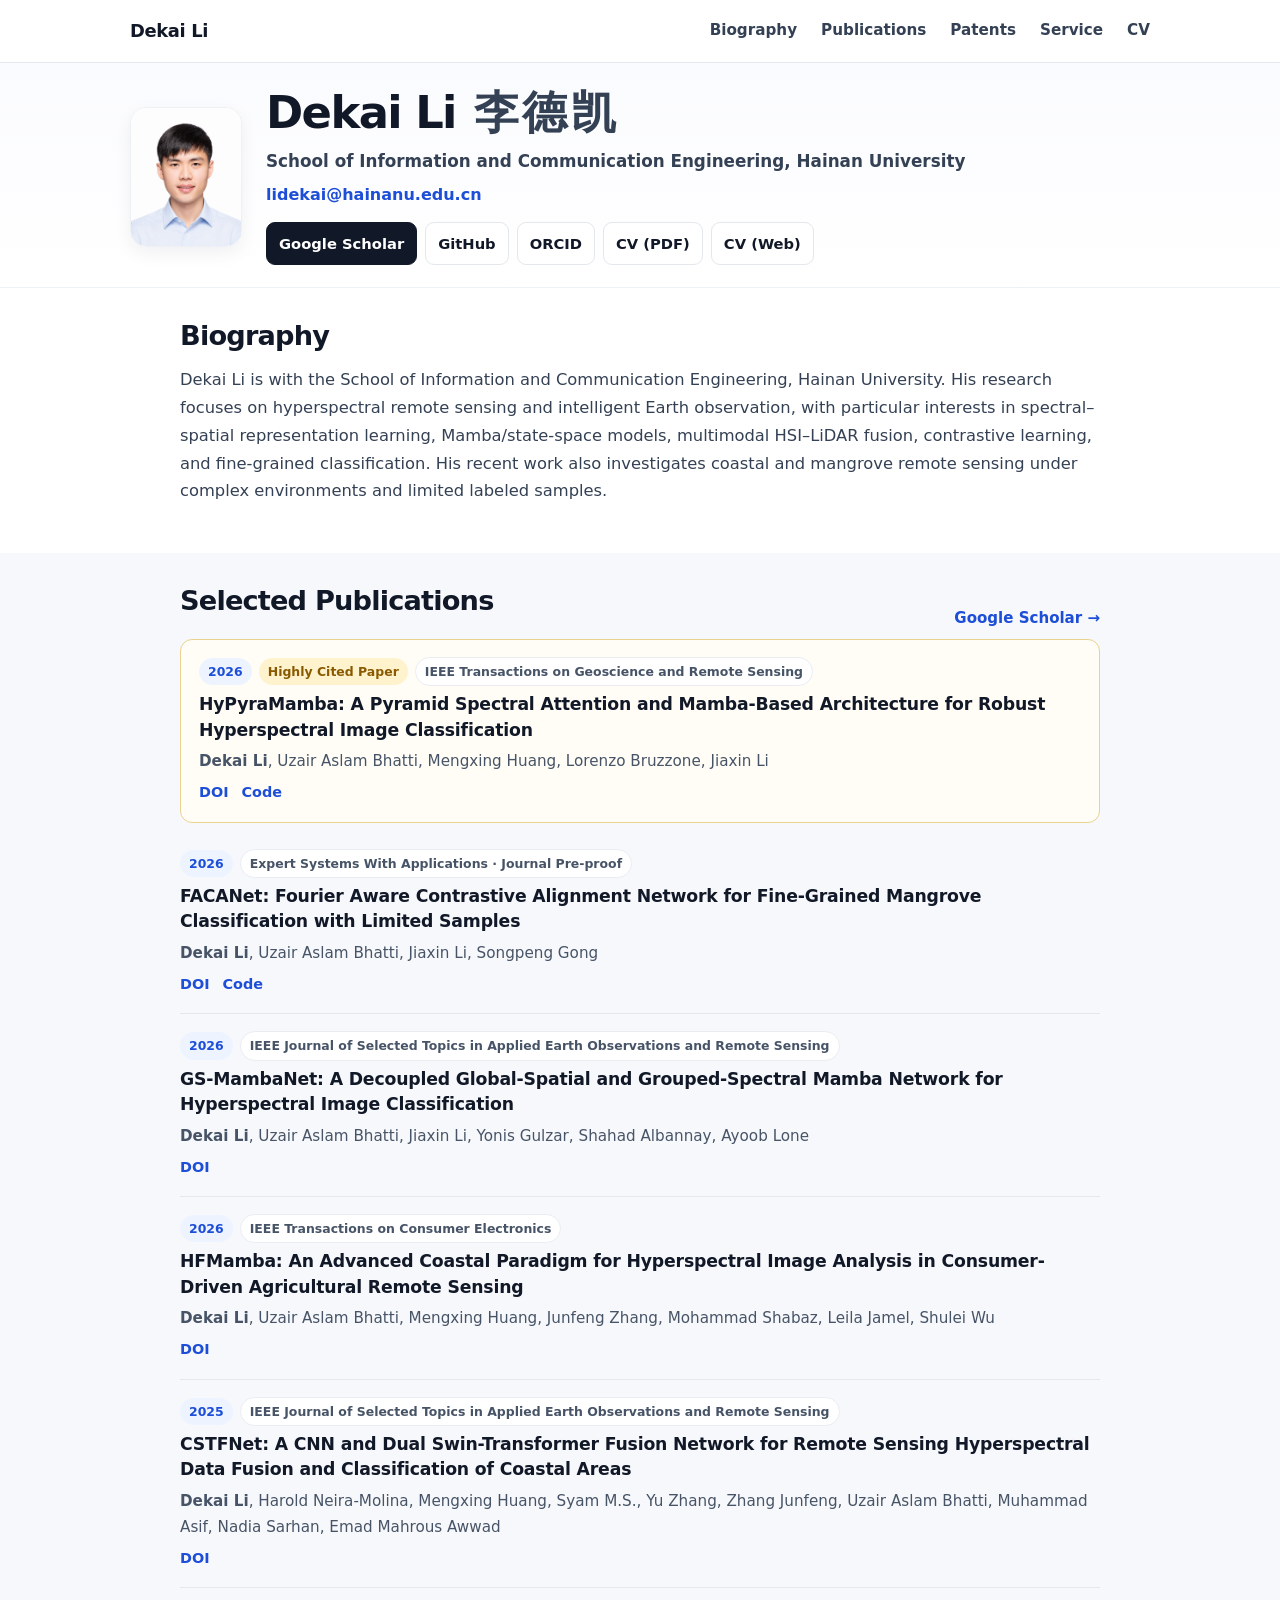
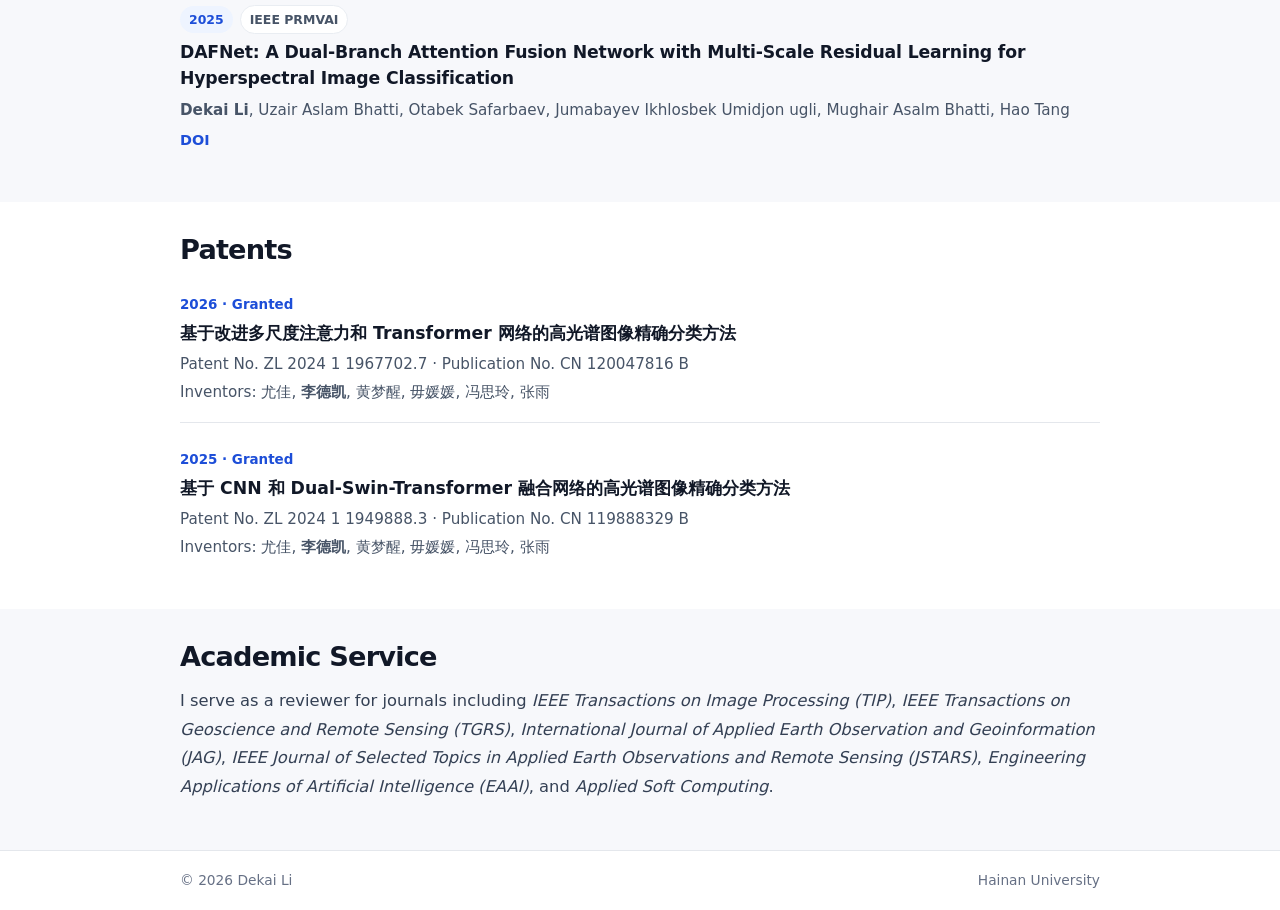
==== index.html @ b3110ec0 "Add files via upload" ====
<!doctype html>
<html lang="en">
<head>
  <meta charset="utf-8" />
  <meta name="viewport" content="width=device-width, initial-scale=1" />
  <meta name="description" content="Academic homepage of Dekai Li, Hainan University." />
  <title>Dekai Li | Academic Homepage</title>
  <link rel="stylesheet" href="styles-namefix.css?v=2" />
</head>
<body>
<header class="site-header">
  <div class="container nav-wrap">
    <a class="brand" href="#top">Dekai Li</a>
    <button class="nav-toggle" aria-label="Toggle navigation" aria-expanded="false">☰</button>
    <nav class="nav">
      <a href="#biography">Biography</a>
      <a href="#publications">Publications</a>
      <a href="#patents">Patents</a>
      <a href="#service">Service</a>
      <a href="cv.html">CV</a>
    </nav>
  </div>
</header>

<main id="top">
  <section class="hero">
    <div class="container hero-grid">
      <img class="portrait" src="assets/profile.png" alt="Portrait of Dekai Li" />
      <div class="hero-copy">
        <h1 class="name-row"><span class="name-en">Dekai Li</span><span class="name-cn">李德凯</span></h1>
        <p class="affiliation">School of Information and Communication Engineering, Hainan University</p>
        <p class="email"><a href="mailto:lidekai@hainanu.edu.cn">lidekai@hainanu.edu.cn</a></p>
        <div class="hero-actions">
          <a class="button primary" href="https://scholar.google.com/citations?hl=zh-CN&amp;user=58hSyu0AAAAJ&amp;view_op=list_works&amp;sortby=pubdate" target="_blank" rel="noreferrer">Google Scholar</a>
          <a class="button" href="https://github.com/dekai-li" target="_blank" rel="noreferrer">GitHub</a>
          <a class="button" href="https://orcid.org/0000-0003-3126-9339" target="_blank" rel="noreferrer">ORCID</a>
          <a class="button" href="assets/Dekai_Li_CV.pdf" target="_blank">CV (PDF)</a>
          <a class="button" href="cv.html">CV (Web)</a>
        </div>
      </div>
    </div>
  </section>

  <section id="biography" class="section">
    <div class="container content-width">
      <h2>Biography</h2>
      <p>
        Dekai Li is with the School of Information and Communication Engineering, Hainan University.
        His research focuses on hyperspectral remote sensing and intelligent Earth observation,
        with particular interests in spectral–spatial representation learning, Mamba/state-space models,
        multimodal HSI–LiDAR fusion, contrastive learning, and fine-grained classification.
        His recent work also investigates coastal and mangrove remote sensing under complex environments
        and limited labeled samples.
      </p>
    </div>
  </section>

  <section id="publications" class="section soft">
    <div class="container content-width">
      <div class="section-head">
        <h2>Selected Publications</h2>
        <a href="https://scholar.google.com/citations?hl=zh-CN&amp;user=58hSyu0AAAAJ&amp;view_op=list_works&amp;sortby=pubdate" target="_blank" rel="noreferrer">Google Scholar →</a>
      </div>

      <ol class="pub-list">
        <li class="pub-item highlighted">
          <div class="pub-topline">
            <span class="year">2026</span>
            <span class="badge">Highly Cited Paper</span>
            <span class="venue">IEEE Transactions on Geoscience and Remote Sensing</span>
          </div>
          <h3>HyPyraMamba: A Pyramid Spectral Attention and Mamba-Based Architecture for Robust Hyperspectral Image Classification</h3>
          <p class="authors"><strong>Dekai Li</strong>, Uzair Aslam Bhatti, Mengxing Huang, Lorenzo Bruzzone, Jiaxin Li</p>
          <p class="links"><a href="https://doi.org/10.1109/TGRS.2025.3650350" target="_blank" rel="noreferrer">DOI</a><a href="https://github.com/dekai-li/HyPyraMamba" target="_blank" rel="noreferrer">Code</a></p>
        </li>

        <li class="pub-item">
          <div class="pub-topline"><span class="year">2026</span><span class="venue">Expert Systems With Applications · Journal Pre-proof</span></div>
          <h3>FACANet: Fourier Aware Contrastive Alignment Network for Fine-Grained Mangrove Classification with Limited Samples</h3>
          <p class="authors"><strong>Dekai Li</strong>, Uzair Aslam Bhatti, Jiaxin Li, Songpeng Gong</p>
          <p class="links"><a href="https://doi.org/10.1016/j.eswa.2026.134187" target="_blank" rel="noreferrer">DOI</a><a href="https://github.com/dekai-li/FACANet" target="_blank" rel="noreferrer">Code</a></p>
        </li>

        <li class="pub-item">
          <div class="pub-topline"><span class="year">2026</span><span class="venue">IEEE Journal of Selected Topics in Applied Earth Observations and Remote Sensing</span></div>
          <h3>GS-MambaNet: A Decoupled Global-Spatial and Grouped-Spectral Mamba Network for Hyperspectral Image Classification</h3>
          <p class="authors"><strong>Dekai Li</strong>, Uzair Aslam Bhatti, Jiaxin Li, Yonis Gulzar, Shahad Albannay, Ayoob Lone</p>
          <p class="links"><a href="https://doi.org/10.1109/JSTARS.2026.3702378" target="_blank" rel="noreferrer">DOI</a></p>
        </li>

        <li class="pub-item">
          <div class="pub-topline"><span class="year">2026</span><span class="venue">IEEE Transactions on Consumer Electronics</span></div>
          <h3>HFMamba: An Advanced Coastal Paradigm for Hyperspectral Image Analysis in Consumer-Driven Agricultural Remote Sensing</h3>
          <p class="authors"><strong>Dekai Li</strong>, Uzair Aslam Bhatti, Mengxing Huang, Junfeng Zhang, Mohammad Shabaz, Leila Jamel, Shulei Wu</p>
          <p class="links"><a href="https://doi.org/10.1109/TCE.2025.3645064" target="_blank" rel="noreferrer">DOI</a></p>
        </li>

        <li class="pub-item">
          <div class="pub-topline"><span class="year">2025</span><span class="venue">IEEE Journal of Selected Topics in Applied Earth Observations and Remote Sensing</span></div>
          <h3>CSTFNet: A CNN and Dual Swin-Transformer Fusion Network for Remote Sensing Hyperspectral Data Fusion and Classification of Coastal Areas</h3>
          <p class="authors"><strong>Dekai Li</strong>, Harold Neira-Molina, Mengxing Huang, Syam M.S., Yu Zhang, Zhang Junfeng, Uzair Aslam Bhatti, Muhammad Asif, Nadia Sarhan, Emad Mahrous Awwad</p>
          <p class="links"><a href="https://doi.org/10.1109/JSTARS.2025.3530935" target="_blank" rel="noreferrer">DOI</a></p>
        </li>

        <li class="pub-item">
          <div class="pub-topline"><span class="year">2025</span><span class="venue">IEEE PRMVAI</span></div>
          <h3>DAFNet: A Dual-Branch Attention Fusion Network with Multi-Scale Residual Learning for Hyperspectral Image Classification</h3>
          <p class="authors"><strong>Dekai Li</strong>, Uzair Aslam Bhatti, Otabek Safarbaev, Jumabayev Ikhlosbek Umidjon ugli, Mughair Asalm Bhatti, Hao Tang</p>
          <p class="links"><a href="https://doi.org/10.1109/PRMVAI65741.2025.11108624" target="_blank" rel="noreferrer">DOI</a></p>
        </li>
      </ol>
    </div>
  </section>

  <section id="patents" class="section">
    <div class="container content-width">
      <h2>Patents</h2>
      <div class="patent-list">
        <article>
          <p class="patent-year">2026 · Granted</p>
          <h3>基于改进多尺度注意力和 Transformer 网络的高光谱图像精确分类方法</h3>
          <p>Patent No. ZL 2024 1 1967702.7 · Publication No. CN 120047816 B</p>
          <p>Inventors: 尤佳, <strong>李德凯</strong>, 黄梦醒, 毋媛媛, 冯思玲, 张雨</p>
        </article>
        <article>
          <p class="patent-year">2025 · Granted</p>
          <h3>基于 CNN 和 Dual-Swin-Transformer 融合网络的高光谱图像精确分类方法</h3>
          <p>Patent No. ZL 2024 1 1949888.3 · Publication No. CN 119888329 B</p>
          <p>Inventors: 尤佳, <strong>李德凯</strong>, 黄梦醒, 毋媛媛, 冯思玲, 张雨</p>
        </article>
      </div>
    </div>
  </section>

  <section id="service" class="section soft">
    <div class="container content-width">
      <h2>Academic Service</h2>
      <p>
        I serve as a reviewer for journals including <em>IEEE Transactions on Image Processing (TIP)</em>,
        <em>IEEE Transactions on Geoscience and Remote Sensing (TGRS)</em>,
        <em>International Journal of Applied Earth Observation and Geoinformation (JAG)</em>,
        <em>IEEE Journal of Selected Topics in Applied Earth Observations and Remote Sensing (JSTARS)</em>,
        <em>Engineering Applications of Artificial Intelligence (EAAI)</em>, and
        <em>Applied Soft Computing</em>.
      </p>
    </div>
  </section>
</main>

<footer>
  <div class="container content-width footer-row">
    <span>© <span id="year"></span> Dekai Li</span>
    <span>Hainan University</span>
  </div>
</footer>

<script src="script.js"></script>
</body>
</html>
---- styles-namefix.css ----
:root{
  --bg:#ffffff;
  --soft:#f7f8fb;
  --text:#111827;
  --muted:#5f6b7a;
  --line:#e4e7ec;
  --blue:#1d4ed8;
  --blue-soft:#eef4ff;
  --gold:#8a5a00;
  --gold-bg:#fff3cd;
  --max:1020px;
}
*{box-sizing:border-box}
html{scroll-behavior:smooth;font-size:16px}
body{
  margin:0;
  font-family:Inter,ui-sans-serif,system-ui,-apple-system,BlinkMacSystemFont,"Segoe UI","PingFang SC","Microsoft YaHei",Arial,sans-serif;
  font-size:16px;
  color:var(--text);
  background:var(--bg);
  line-height:1.7;
  -webkit-font-smoothing:antialiased;
}
a{color:inherit}
.container{width:min(calc(100% - 40px),var(--max));margin:0 auto}
.content-width{max-width:920px}

/* Top navigation */
.site-header{
  position:sticky;
  top:0;
  z-index:50;
  background:rgba(255,255,255,.96);
  border-bottom:1px solid var(--line);
  backdrop-filter:blur(10px);
}
.nav-wrap{
  height:62px;
  display:flex;
  align-items:center;
  justify-content:space-between;
}
.brand{
  font-size:1.12rem;
  font-weight:850;
  text-decoration:none;
  letter-spacing:-.02em;
}
.nav{display:flex;gap:24px}
.nav a{
  text-decoration:none;
  color:#344054;
  font-size:.95rem;
  font-weight:720;
}
.nav a:hover{color:var(--blue)}
.nav-toggle{display:none;border:0;background:none;font-size:1.35rem}

/* Hero: more compact, smaller portrait, larger readable text */
.hero{
  padding:26px 0 22px;
  border-bottom:1px solid #eef1f5;
  background:linear-gradient(180deg,#fafbfe 0%,#fff 100%);
}
.hero-grid{
  display:grid;
  grid-template-columns:112px 1fr;
  gap:24px;
  align-items:center;
}
.portrait{
  width:112px;
  height:140px;
  object-fit:cover;
  object-position:center 18%;
  border-radius:16px;
  border:1px solid #edf0f4;
  box-shadow:0 6px 18px rgba(16,24,40,.06);
}


/* Name line: English and Chinese intentionally use the same visual size. */
.name-row{
  margin:0 0 11px;
  display:flex;
  align-items:baseline;
  flex-wrap:wrap;
  gap:18px;
  line-height:1.05;
  letter-spacing:0;
}
.name-row .name-en,
.name-row .name-cn{
  display:inline-block;
  font-size:clamp(2.35rem, 3.7vw, 2.8rem) !important;
  line-height:1.05;
  font-weight:800;
}
.name-row .name-en{
  color:#111827;
  letter-spacing:-.035em;
}
.name-row .name-cn{
  color:#344054;
  letter-spacing:.08em;
  margin:0 !important;
  white-space:nowrap;
}

.affiliation{
  margin:0 0 5px;
  font-size:1.05rem;
  font-weight:760;
  color:#344054;
}
.email{margin:0 0 14px;font-size:1rem}
.email a{
  color:var(--blue);
  font-weight:760;
  text-decoration:none;
}
.hero-actions{
  display:flex;
  flex-wrap:wrap;
  gap:8px;
}
.button{
  padding:8px 12px;
  border:1px solid var(--line);
  border-radius:9px;
  background:#fff;
  text-decoration:none;
  font-weight:760;
  font-size:.92rem;
}
.button.primary{
  background:#111827;
  color:#fff;
  border-color:#111827;
}

/* Sections */
.section{padding:32px 0}
.soft{background:var(--soft)}
h2{
  margin:0 0 14px;
  font-size:1.7rem;
  line-height:1.2;
  letter-spacing:-.03em;
}
.section p{
  margin-top:0;
  font-size:1.02rem;
  color:#344054;
}
.section-head{
  display:flex;
  align-items:end;
  justify-content:space-between;
  gap:20px;
  margin-bottom:4px;
}
.section-head a{
  font-size:.94rem;
  font-weight:760;
  color:var(--blue);
  text-decoration:none;
}

/* Publications */
.pub-list{list-style:none;margin:0;padding:0}
.pub-item{
  padding:17px 0;
  border-bottom:1px solid var(--line);
}
.pub-item:last-child{border-bottom:0}
.pub-item.highlighted{
  margin:7px 0 9px;
  padding:17px 18px;
  border:1px solid #e9d391;
  border-radius:12px;
  background:#fffdf6;
}
.pub-topline{
  display:flex;
  flex-wrap:wrap;
  gap:7px;
  align-items:center;
  margin-bottom:6px;
}
.year,.venue,.badge{
  display:inline-flex;
  align-items:center;
  border-radius:999px;
  padding:3px 9px;
  font-size:.78rem;
  font-weight:850;
}
.year{background:var(--blue-soft);color:var(--blue)}
.venue{background:#fff;color:#475467;border:1px solid #e9edf2}
.badge{background:var(--gold-bg);color:var(--gold)}
.pub-item h3{
  margin:0 0 6px;
  font-size:1.08rem;
  line-height:1.48;
  letter-spacing:-.01em;
}
.authors{
  margin:0 0 5px!important;
  color:#475467!important;
  font-size:.95rem!important;
}
.links{
  margin:0!important;
  display:flex;
  gap:13px;
}
.links a{
  color:var(--blue);
  font-weight:760;
  text-decoration:none;
  font-size:.9rem;
}

/* Patents */
.patent-list{display:grid;gap:12px}
.patent-list article{
  padding:14px 0;
  border-bottom:1px solid var(--line);
}
.patent-list article:last-child{border-bottom:0}
.patent-year{
  margin:0 0 4px!important;
  font-size:.84rem!important;
  font-weight:800;
  color:var(--blue)!important;
}
.patent-list h3{
  margin:0 0 6px;
  font-size:1.08rem;
  line-height:1.45;
}
.patent-list p{
  margin:2px 0;
  color:#475467;
  font-size:.95rem;
}

/* Academic service */
#service p{
  font-size:1.02rem;
  line-height:1.75;
}

/* Footer */
footer{
  border-top:1px solid var(--line);
  padding:18px 0;
  color:#667085;
  font-size:.86rem;
}
.footer-row{
  display:flex;
  justify-content:space-between;
  gap:14px;
  flex-wrap:wrap;
}

@media(max-width:720px){
  .nav-toggle{display:block}
  .nav{
    display:none;
    position:absolute;
    left:16px;right:16px;top:56px;
    background:#fff;
    border:1px solid var(--line);
    border-radius:10px;
    padding:10px;
    box-shadow:0 10px 24px rgba(16,24,40,.09);
    flex-direction:column;
    gap:0;
  }
  .nav.open{display:flex}
  .nav a{padding:8px;font-size:.96rem}
  .hero-grid{grid-template-columns:92px 1fr;gap:18px}
  .portrait{width:92px;height:116px}
  
  .section{padding:24px 0}
  h2{font-size:1.55rem}
  .pub-item h3{font-size:1.04rem}
}

@media(max-width:720px){
  .name-row{gap:14px}
  .name-row .name-en,
  .name-row .name-cn{font-size:2.15rem !important}
}
@media(max-width:520px){
  .name-row{gap:10px}
  .name-row .name-en,
  .name-row .name-cn{font-size:1.95rem !important}
}
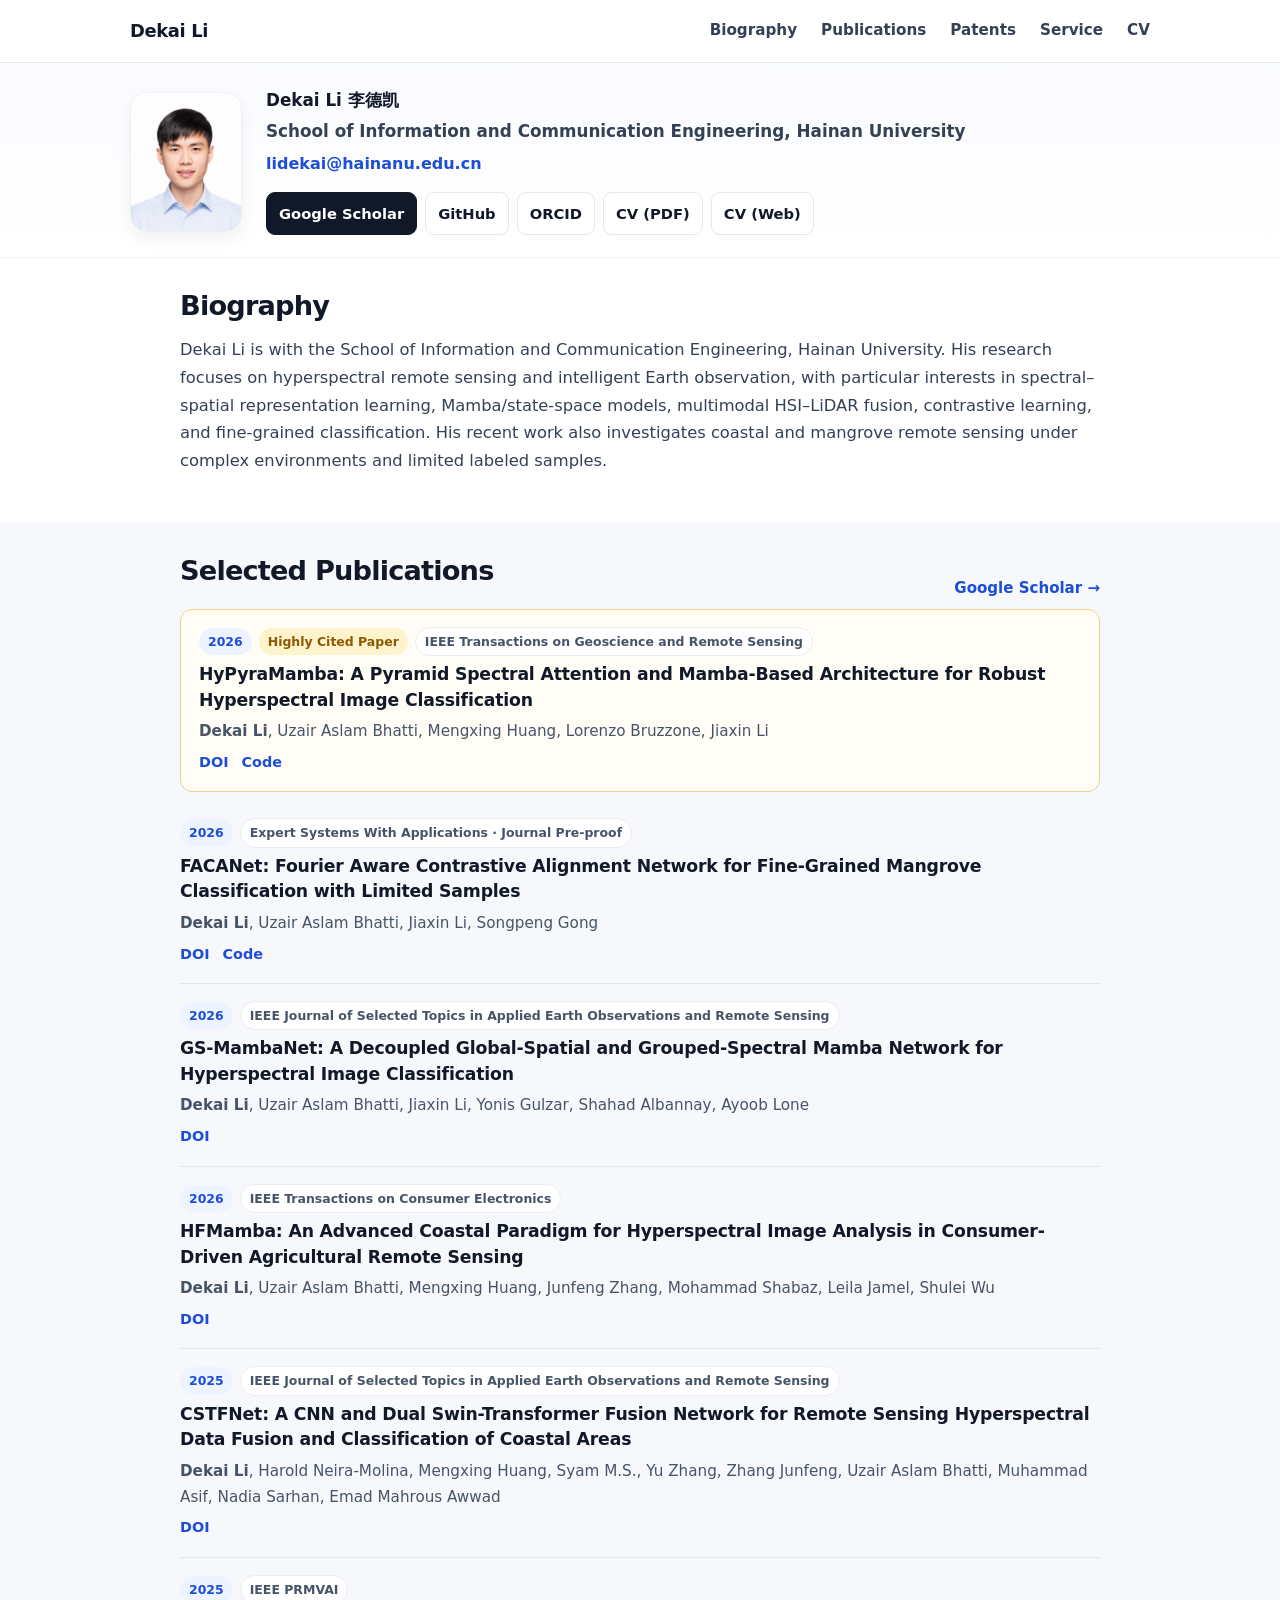
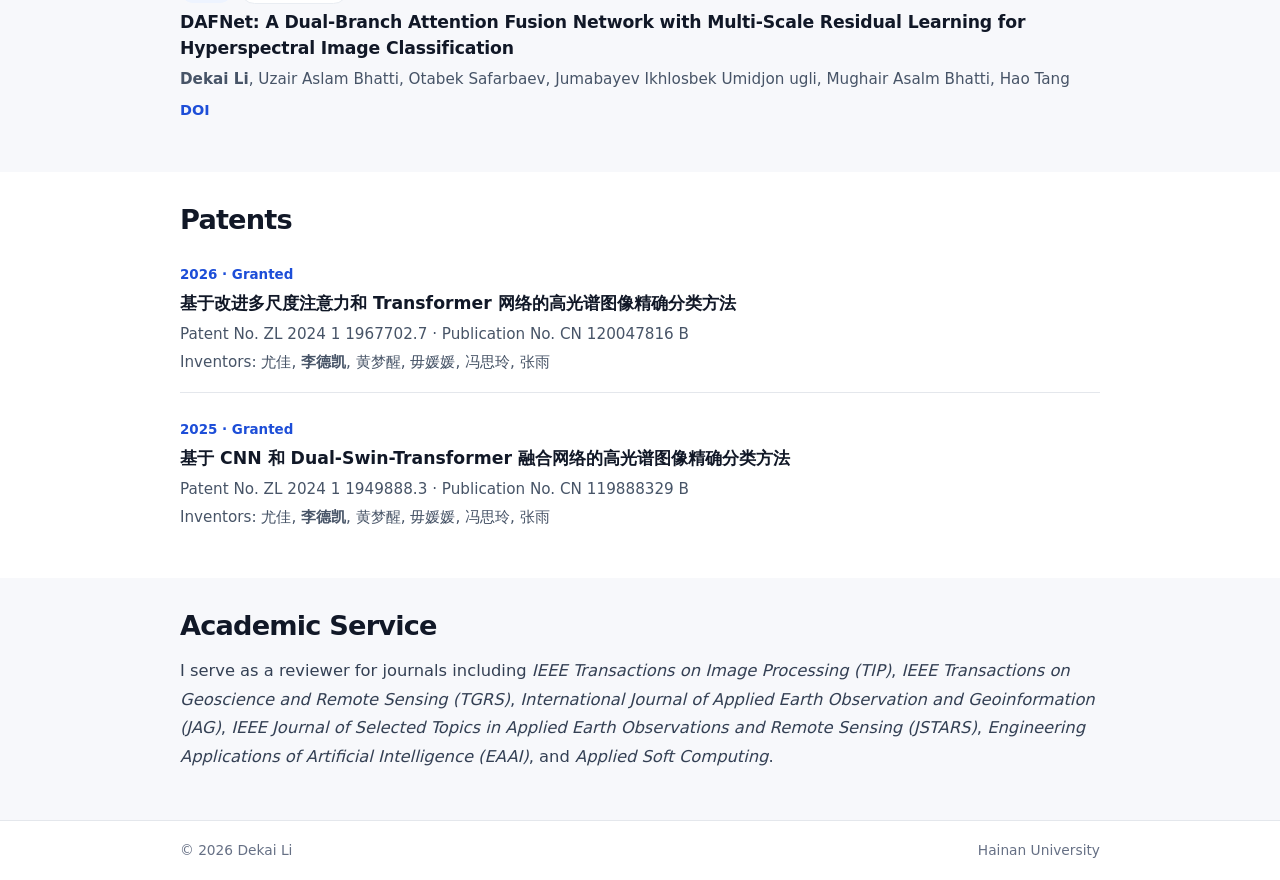
==== commit cfaac1e7: "Add files via upload" ====
--- a/index.html
+++ b/index.html
@@ -5,7 +5,7 @@
   <meta name="viewport" content="width=device-width, initial-scale=1" />
   <meta name="description" content="Academic homepage of Dekai Li, Hainan University." />
   <title>Dekai Li | Academic Homepage</title>
-  <link rel="stylesheet" href="styles-namefix.css?v=2" />
+  <link rel="stylesheet" href="styles-namefix.css?v=3" />
 </head>
 <body>
 <header class="site-header">
@@ -27,8 +27,14 @@
     <div class="container hero-grid">
       <img class="portrait" src="assets/profile.png" alt="Portrait of Dekai Li" />
       <div class="hero-copy">
-        <h1 class="name-row"><span class="name-en">Dekai Li</span><span class="name-cn">李德凯</span></h1>
-        <p class="affiliation">School of Information and Communication Engineering, Hainan University</p>
+        <div class="identity-block">
+        <div style="font-size:1.05rem !important; line-height:1.35 !important; font-weight:800 !important; color:#111827 !important; margin:0 0 8px 0 !important; letter-spacing:0 !important;">
+          Dekai Li 李德凯
+        </div>
+        <div style="font-size:1.05rem !important; line-height:1.35 !important; font-weight:760 !important; color:#344054 !important; margin:0 0 8px 0 !important; letter-spacing:0 !important;">
+          School of Information and Communication Engineering, Hainan University
+        </div>
+      </div>
         <p class="email"><a href="mailto:lidekai@hainanu.edu.cn">lidekai@hainanu.edu.cn</a></p>
         <div class="hero-actions">
           <a class="button primary" href="https://scholar.google.com/citations?hl=zh-CN&amp;user=58hSyu0AAAAJ&amp;view_op=list_works&amp;sortby=pubdate" target="_blank" rel="noreferrer">Google Scholar</a>
--- a/styles-namefix.css
+++ b/styles-namefix.css
@@ -82,35 +82,36 @@
 
 /* Name line: English and Chinese intentionally use the same visual size. */
 .name-row{
-  margin:0 0 11px;
+  margin:0 0 8px;
   display:flex;
   align-items:baseline;
   flex-wrap:wrap;
-  gap:18px;
-  line-height:1.05;
+  gap:10px;
+  line-height:1.35;
   letter-spacing:0;
 }
 .name-row .name-en,
 .name-row .name-cn{
   display:inline-block;
-  font-size:clamp(2.35rem, 3.7vw, 2.8rem) !important;
-  line-height:1.05;
+  font-size:1.05rem !important;
+  line-height:1.35;
   font-weight:800;
 }
 .name-row .name-en{
   color:#111827;
-  letter-spacing:-.035em;
+  letter-spacing:0;
 }
 .name-row .name-cn{
-  color:#344054;
-  letter-spacing:.08em;
+  color:#111827;
+  letter-spacing:.04em;
   margin:0 !important;
   white-space:nowrap;
 }
 
 .affiliation{
-  margin:0 0 5px;
+  margin:0 0 8px;
   font-size:1.05rem;
+  line-height:1.35;
   font-weight:760;
   color:#344054;
 }
@@ -292,12 +293,12 @@
 }
 
 @media(max-width:720px){
-  .name-row{gap:14px}
+  .name-row{gap:8px}
   .name-row .name-en,
-  .name-row .name-cn{font-size:2.15rem !important}
+  .name-row .name-cn{font-size:1.05rem !important}
 }
 @media(max-width:520px){
-  .name-row{gap:10px}
+  .name-row{gap:7px}
   .name-row .name-en,
-  .name-row .name-cn{font-size:1.95rem !important}
-}
+  .name-row .name-cn{font-size:1.05rem !important}
+}
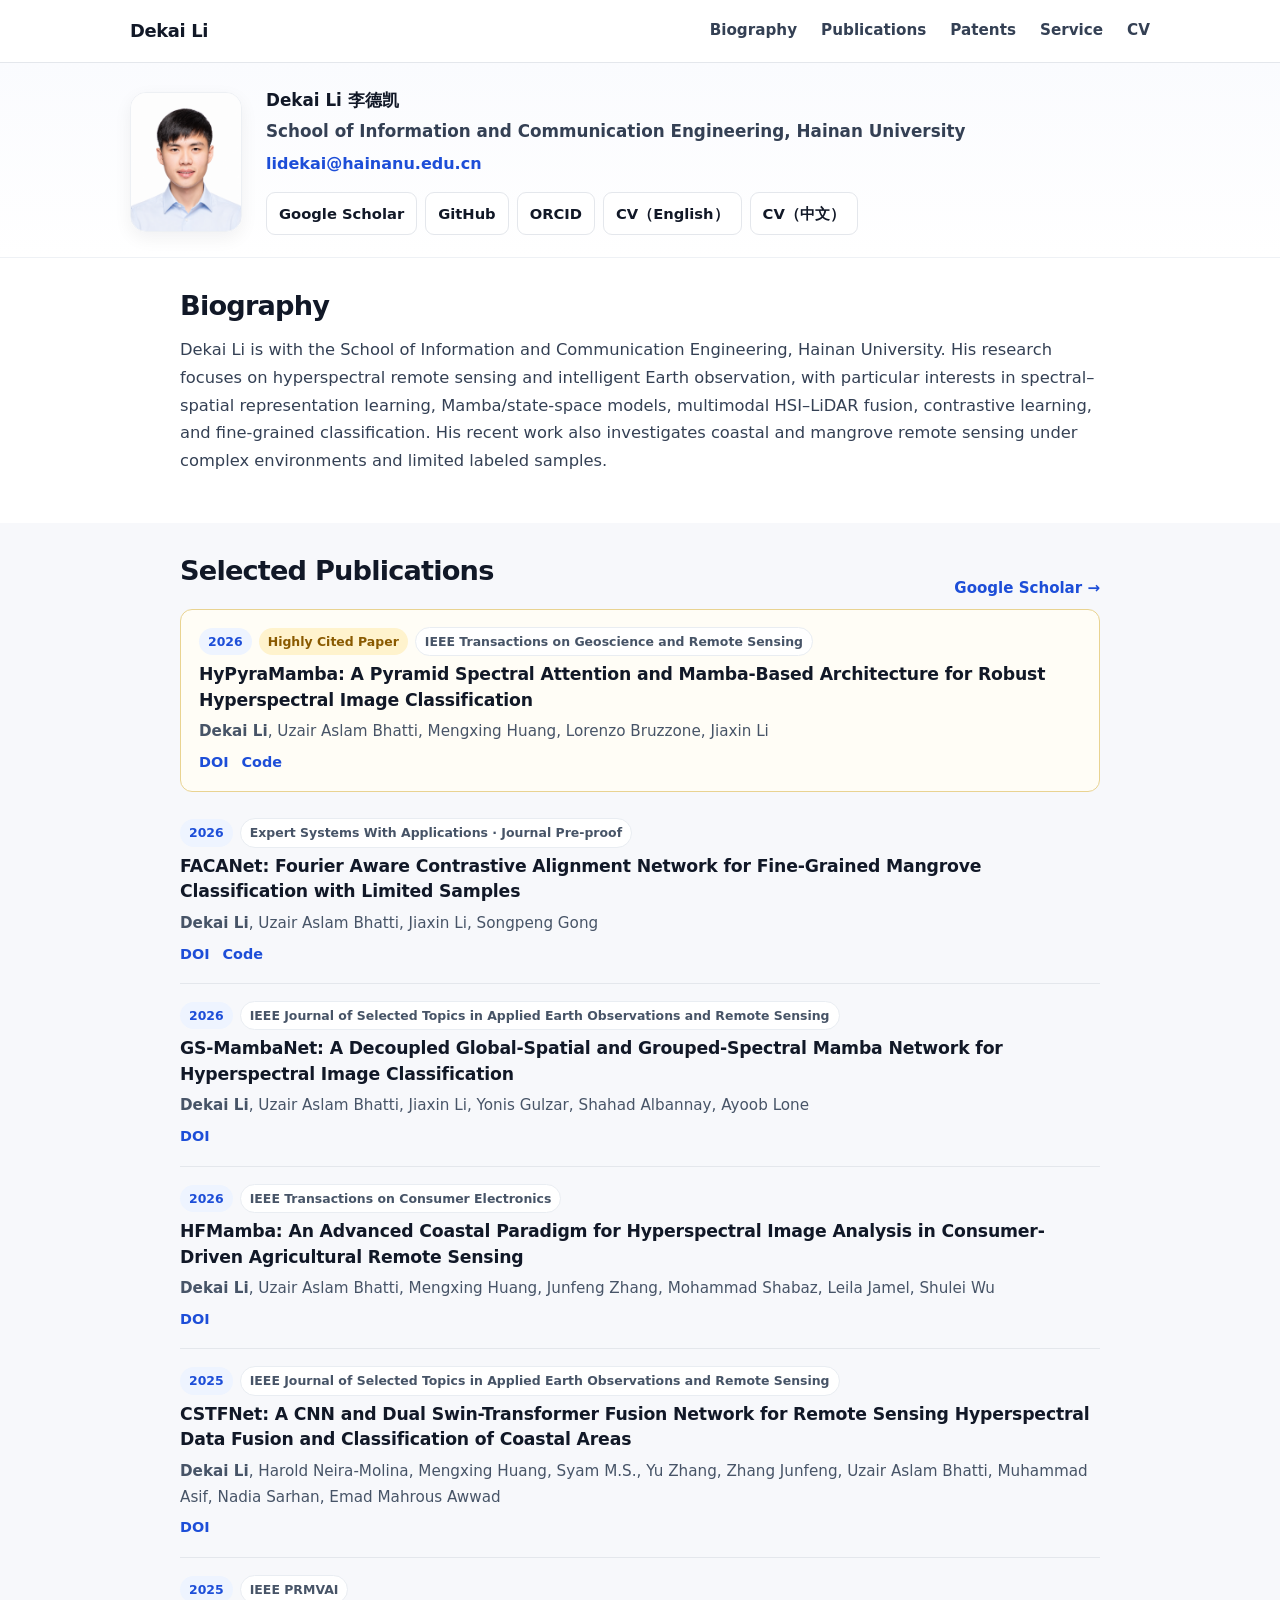
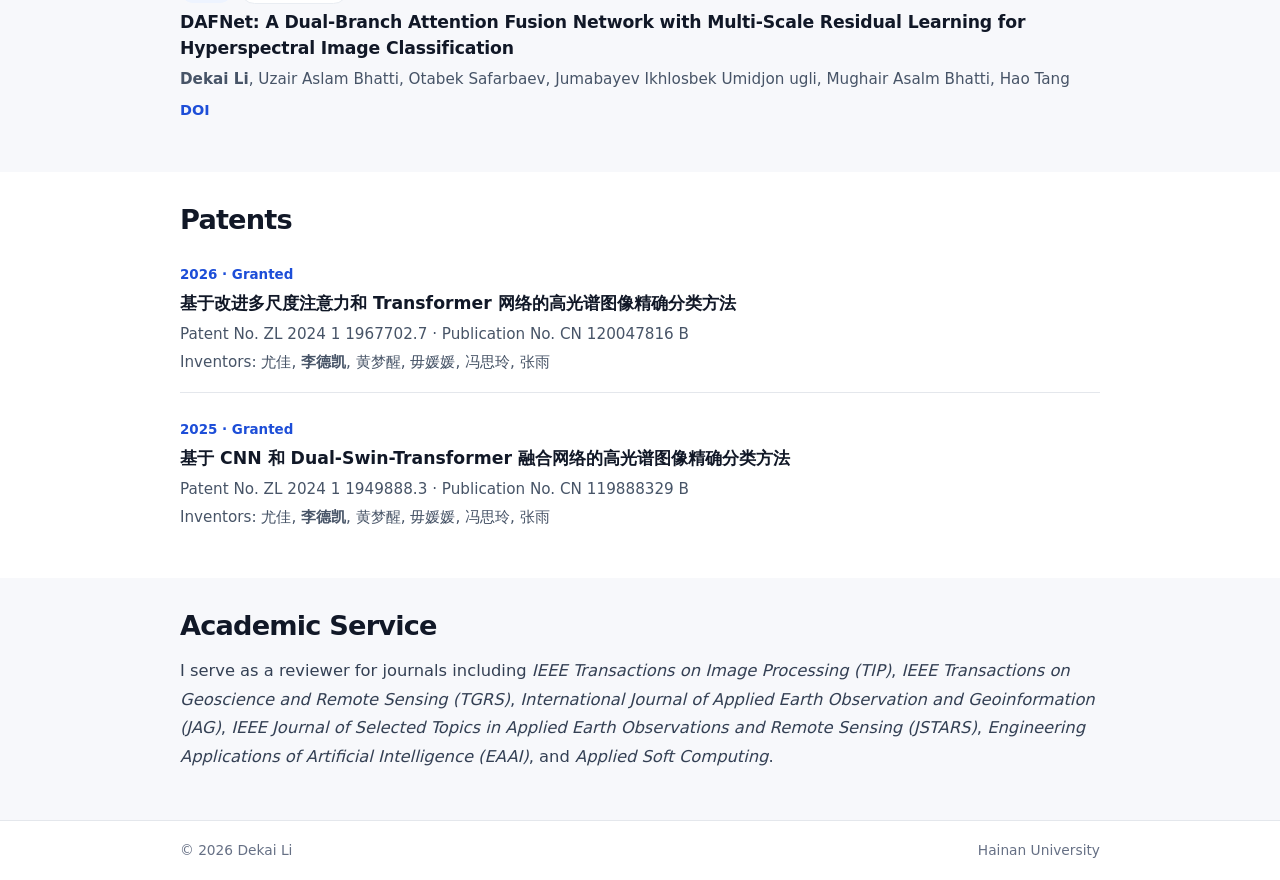
==== commit da291357: "Add files via upload" ====
--- a/index.html
+++ b/index.html
@@ -5,7 +5,7 @@
   <meta name="viewport" content="width=device-width, initial-scale=1" />
   <meta name="description" content="Academic homepage of Dekai Li, Hainan University." />
   <title>Dekai Li | Academic Homepage</title>
-  <link rel="stylesheet" href="styles-namefix.css?v=3" />
+  <link rel="stylesheet" href="styles-namefix.css?v=4" />
 </head>
 <body>
 <header class="site-header">
@@ -37,11 +37,11 @@
       </div>
         <p class="email"><a href="mailto:lidekai@hainanu.edu.cn">lidekai@hainanu.edu.cn</a></p>
         <div class="hero-actions">
-          <a class="button primary" href="https://scholar.google.com/citations?hl=zh-CN&amp;user=58hSyu0AAAAJ&amp;view_op=list_works&amp;sortby=pubdate" target="_blank" rel="noreferrer">Google Scholar</a>
+          <a class="button" href="https://scholar.google.com/citations?hl=zh-CN&amp;user=58hSyu0AAAAJ&amp;view_op=list_works&amp;sortby=pubdate" target="_blank" rel="noreferrer">Google Scholar</a>
           <a class="button" href="https://github.com/dekai-li" target="_blank" rel="noreferrer">GitHub</a>
           <a class="button" href="https://orcid.org/0000-0003-3126-9339" target="_blank" rel="noreferrer">ORCID</a>
-          <a class="button" href="assets/Dekai_Li_CV.pdf" target="_blank">CV (PDF)</a>
-          <a class="button" href="cv.html">CV (Web)</a>
+          <a class="button" href="cv.html">CV（English）</a>
+          <a class="button" href="cv_zh.html">CV（中文）</a>
         </div>
       </div>
     </div>
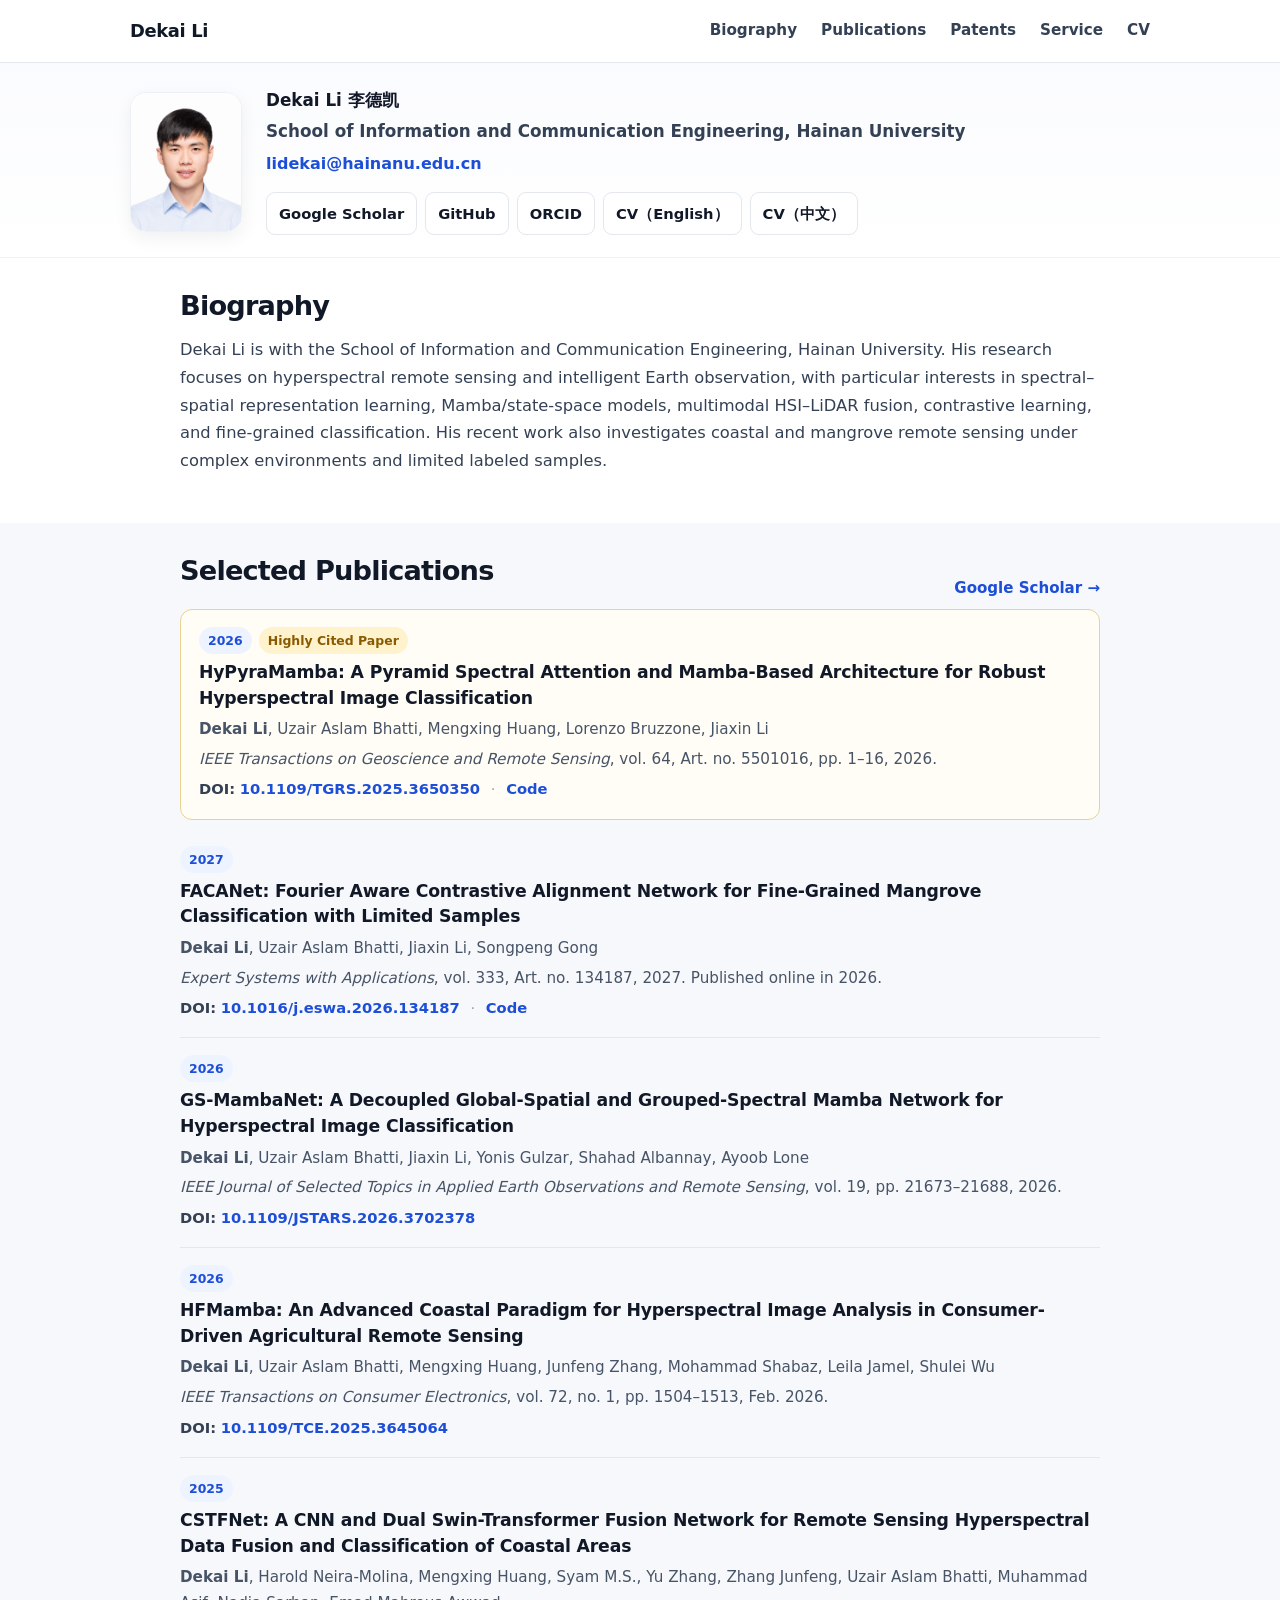
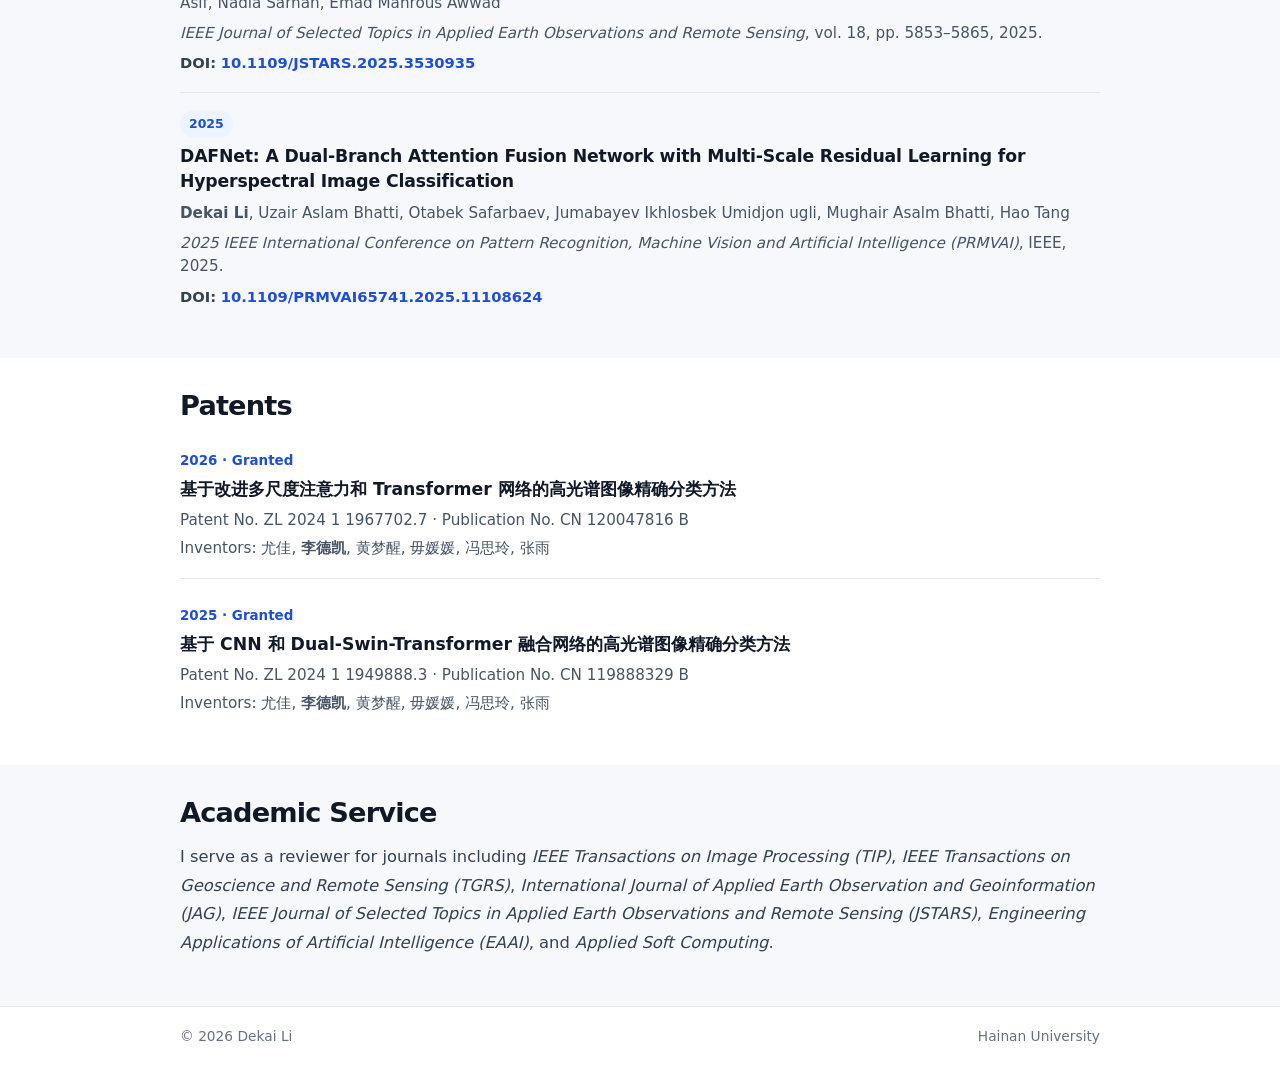
==== commit 6cd1e199: "Add files via upload" ====
--- a/index.html
+++ b/index.html
@@ -5,7 +5,7 @@
   <meta name="viewport" content="width=device-width, initial-scale=1" />
   <meta name="description" content="Academic homepage of Dekai Li, Hainan University." />
   <title>Dekai Li | Academic Homepage</title>
-  <link rel="stylesheet" href="styles-namefix.css?v=4" />
+  <link rel="stylesheet" href="styles-namefix.css?v=5" />
 </head>
 <body>
 <header class="site-header">
@@ -73,46 +73,51 @@
           <div class="pub-topline">
             <span class="year">2026</span>
             <span class="badge">Highly Cited Paper</span>
-            <span class="venue">IEEE Transactions on Geoscience and Remote Sensing</span>
           </div>
           <h3>HyPyraMamba: A Pyramid Spectral Attention and Mamba-Based Architecture for Robust Hyperspectral Image Classification</h3>
           <p class="authors"><strong>Dekai Li</strong>, Uzair Aslam Bhatti, Mengxing Huang, Lorenzo Bruzzone, Jiaxin Li</p>
-          <p class="links"><a href="https://doi.org/10.1109/TGRS.2025.3650350" target="_blank" rel="noreferrer">DOI</a><a href="https://github.com/dekai-li/HyPyraMamba" target="_blank" rel="noreferrer">Code</a></p>
+          <p class="citation-line"><em>IEEE Transactions on Geoscience and Remote Sensing</em>, vol. 64, Art. no. 5501016, pp. 1–16, 2026.</p>
+          <p class="doi-line"><strong>DOI:</strong> <a href="https://doi.org/10.1109/TGRS.2025.3650350" target="_blank" rel="noreferrer">10.1109/TGRS.2025.3650350</a> <span class="sep">·</span> <a href="https://github.com/dekai-li/HyPyraMamba" target="_blank" rel="noreferrer">Code</a></p>
         </li>
 
         <li class="pub-item">
-          <div class="pub-topline"><span class="year">2026</span><span class="venue">Expert Systems With Applications · Journal Pre-proof</span></div>
+          <div class="pub-topline"><span class="year">2027</span></div>
           <h3>FACANet: Fourier Aware Contrastive Alignment Network for Fine-Grained Mangrove Classification with Limited Samples</h3>
           <p class="authors"><strong>Dekai Li</strong>, Uzair Aslam Bhatti, Jiaxin Li, Songpeng Gong</p>
-          <p class="links"><a href="https://doi.org/10.1016/j.eswa.2026.134187" target="_blank" rel="noreferrer">DOI</a><a href="https://github.com/dekai-li/FACANet" target="_blank" rel="noreferrer">Code</a></p>
+          <p class="citation-line"><em>Expert Systems with Applications</em>, vol. 333, Art. no. 134187, 2027. Published online in 2026.</p>
+          <p class="doi-line"><strong>DOI:</strong> <a href="https://doi.org/10.1016/j.eswa.2026.134187" target="_blank" rel="noreferrer">10.1016/j.eswa.2026.134187</a> <span class="sep">·</span> <a href="https://github.com/dekai-li/FACANet" target="_blank" rel="noreferrer">Code</a></p>
         </li>
 
         <li class="pub-item">
-          <div class="pub-topline"><span class="year">2026</span><span class="venue">IEEE Journal of Selected Topics in Applied Earth Observations and Remote Sensing</span></div>
+          <div class="pub-topline"><span class="year">2026</span></div>
           <h3>GS-MambaNet: A Decoupled Global-Spatial and Grouped-Spectral Mamba Network for Hyperspectral Image Classification</h3>
           <p class="authors"><strong>Dekai Li</strong>, Uzair Aslam Bhatti, Jiaxin Li, Yonis Gulzar, Shahad Albannay, Ayoob Lone</p>
-          <p class="links"><a href="https://doi.org/10.1109/JSTARS.2026.3702378" target="_blank" rel="noreferrer">DOI</a></p>
+          <p class="citation-line"><em>IEEE Journal of Selected Topics in Applied Earth Observations and Remote Sensing</em>, vol. 19, pp. 21673–21688, 2026.</p>
+          <p class="doi-line"><strong>DOI:</strong> <a href="https://doi.org/10.1109/JSTARS.2026.3702378" target="_blank" rel="noreferrer">10.1109/JSTARS.2026.3702378</a></p>
         </li>
 
         <li class="pub-item">
-          <div class="pub-topline"><span class="year">2026</span><span class="venue">IEEE Transactions on Consumer Electronics</span></div>
+          <div class="pub-topline"><span class="year">2026</span></div>
           <h3>HFMamba: An Advanced Coastal Paradigm for Hyperspectral Image Analysis in Consumer-Driven Agricultural Remote Sensing</h3>
           <p class="authors"><strong>Dekai Li</strong>, Uzair Aslam Bhatti, Mengxing Huang, Junfeng Zhang, Mohammad Shabaz, Leila Jamel, Shulei Wu</p>
-          <p class="links"><a href="https://doi.org/10.1109/TCE.2025.3645064" target="_blank" rel="noreferrer">DOI</a></p>
+          <p class="citation-line"><em>IEEE Transactions on Consumer Electronics</em>, vol. 72, no. 1, pp. 1504–1513, Feb. 2026.</p>
+          <p class="doi-line"><strong>DOI:</strong> <a href="https://doi.org/10.1109/TCE.2025.3645064" target="_blank" rel="noreferrer">10.1109/TCE.2025.3645064</a></p>
         </li>
 
         <li class="pub-item">
-          <div class="pub-topline"><span class="year">2025</span><span class="venue">IEEE Journal of Selected Topics in Applied Earth Observations and Remote Sensing</span></div>
+          <div class="pub-topline"><span class="year">2025</span></div>
           <h3>CSTFNet: A CNN and Dual Swin-Transformer Fusion Network for Remote Sensing Hyperspectral Data Fusion and Classification of Coastal Areas</h3>
           <p class="authors"><strong>Dekai Li</strong>, Harold Neira-Molina, Mengxing Huang, Syam M.S., Yu Zhang, Zhang Junfeng, Uzair Aslam Bhatti, Muhammad Asif, Nadia Sarhan, Emad Mahrous Awwad</p>
-          <p class="links"><a href="https://doi.org/10.1109/JSTARS.2025.3530935" target="_blank" rel="noreferrer">DOI</a></p>
+          <p class="citation-line"><em>IEEE Journal of Selected Topics in Applied Earth Observations and Remote Sensing</em>, vol. 18, pp. 5853–5865, 2025.</p>
+          <p class="doi-line"><strong>DOI:</strong> <a href="https://doi.org/10.1109/JSTARS.2025.3530935" target="_blank" rel="noreferrer">10.1109/JSTARS.2025.3530935</a></p>
         </li>
 
         <li class="pub-item">
-          <div class="pub-topline"><span class="year">2025</span><span class="venue">IEEE PRMVAI</span></div>
+          <div class="pub-topline"><span class="year">2025</span></div>
           <h3>DAFNet: A Dual-Branch Attention Fusion Network with Multi-Scale Residual Learning for Hyperspectral Image Classification</h3>
           <p class="authors"><strong>Dekai Li</strong>, Uzair Aslam Bhatti, Otabek Safarbaev, Jumabayev Ikhlosbek Umidjon ugli, Mughair Asalm Bhatti, Hao Tang</p>
-          <p class="links"><a href="https://doi.org/10.1109/PRMVAI65741.2025.11108624" target="_blank" rel="noreferrer">DOI</a></p>
+          <p class="citation-line"><em>2025 IEEE International Conference on Pattern Recognition, Machine Vision and Artificial Intelligence (PRMVAI)</em>, IEEE, 2025.</p>
+          <p class="doi-line"><strong>DOI:</strong> <a href="https://doi.org/10.1109/PRMVAI65741.2025.11108624" target="_blank" rel="noreferrer">10.1109/PRMVAI65741.2025.11108624</a></p>
         </li>
       </ol>
     </div>
--- a/styles-namefix.css
+++ b/styles-namefix.css
@@ -302,3 +302,22 @@
   .name-row .name-en,
   .name-row .name-cn{font-size:1.05rem !important}
 }
+
+.citation-line{
+  margin:2px 0 5px !important;
+  color:#475467 !important;
+  font-size:.95rem !important;
+  line-height:1.55;
+}
+.doi-line{
+  margin:0 !important;
+  color:#344054 !important;
+  font-size:.92rem !important;
+}
+.doi-line a{
+  color:var(--blue);
+  font-weight:720;
+  text-decoration:none;
+}
+.doi-line a:hover{text-decoration:underline}
+.sep{color:#98a2b3;margin:0 6px}
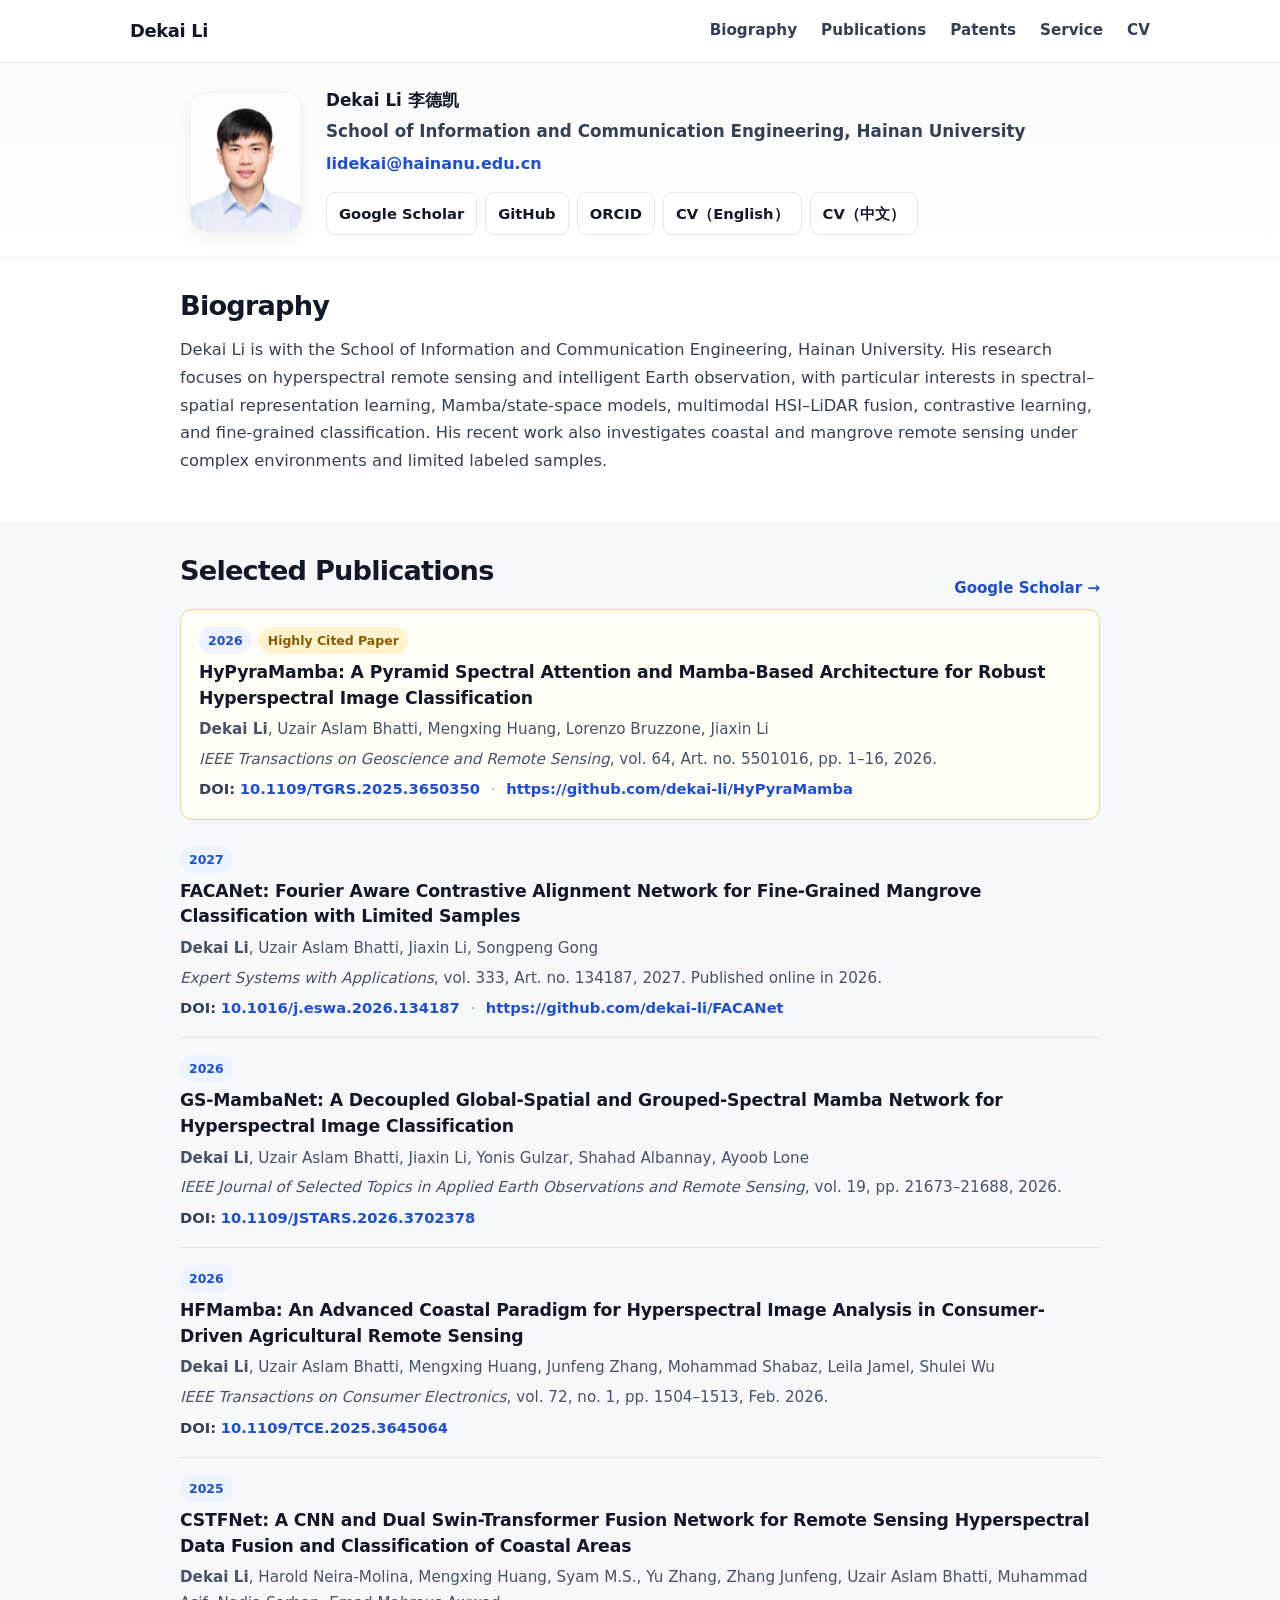
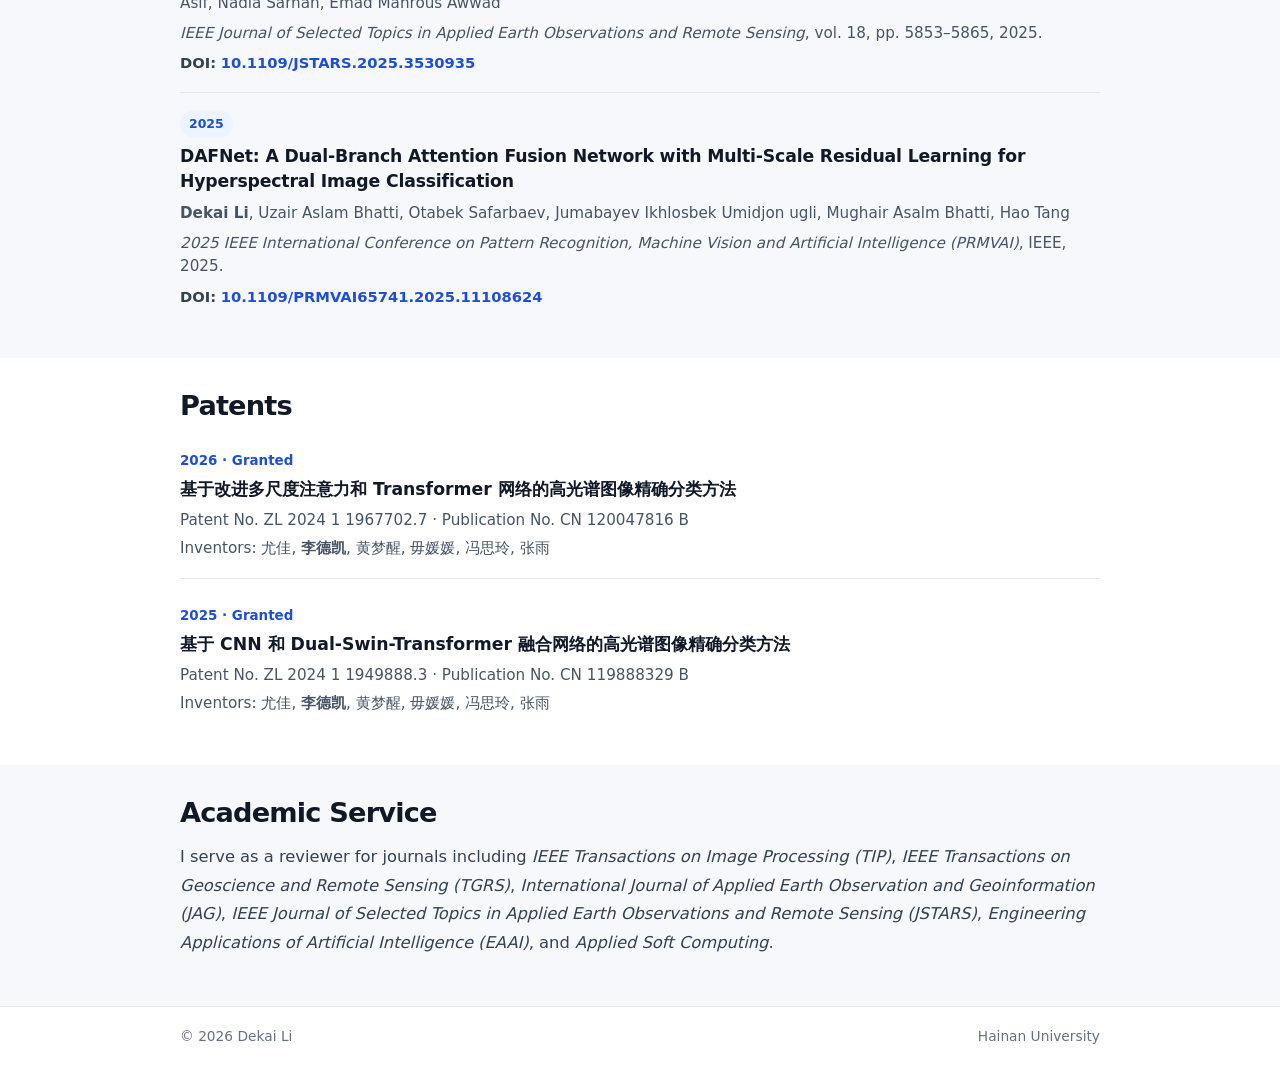
==== commit a59b5d2e: "Add files via upload" ====
--- a/index.html
+++ b/index.html
@@ -5,7 +5,7 @@
   <meta name="viewport" content="width=device-width, initial-scale=1" />
   <meta name="description" content="Academic homepage of Dekai Li, Hainan University." />
   <title>Dekai Li | Academic Homepage</title>
-  <link rel="stylesheet" href="styles-namefix.css?v=5" />
+  <link rel="stylesheet" href="styles-namefix.css?v=6" />
 </head>
 <body>
 <header class="site-header">
@@ -24,7 +24,7 @@
 
 <main id="top">
   <section class="hero">
-    <div class="container hero-grid">
+    <div class="container content-width hero-grid">
       <img class="portrait" src="assets/profile.png" alt="Portrait of Dekai Li" />
       <div class="hero-copy">
         <div class="identity-block">
@@ -77,7 +77,7 @@
           <h3>HyPyraMamba: A Pyramid Spectral Attention and Mamba-Based Architecture for Robust Hyperspectral Image Classification</h3>
           <p class="authors"><strong>Dekai Li</strong>, Uzair Aslam Bhatti, Mengxing Huang, Lorenzo Bruzzone, Jiaxin Li</p>
           <p class="citation-line"><em>IEEE Transactions on Geoscience and Remote Sensing</em>, vol. 64, Art. no. 5501016, pp. 1–16, 2026.</p>
-          <p class="doi-line"><strong>DOI:</strong> <a href="https://doi.org/10.1109/TGRS.2025.3650350" target="_blank" rel="noreferrer">10.1109/TGRS.2025.3650350</a> <span class="sep">·</span> <a href="https://github.com/dekai-li/HyPyraMamba" target="_blank" rel="noreferrer">Code</a></p>
+          <p class="doi-line"><strong>DOI:</strong> <a href="https://doi.org/10.1109/TGRS.2025.3650350" target="_blank" rel="noreferrer">10.1109/TGRS.2025.3650350</a> <span class="sep">·</span> <a class="repo-url" href="https://github.com/dekai-li/HyPyraMamba" target="_blank" rel="noreferrer">https://github.com/dekai-li/HyPyraMamba</a></p>
         </li>
 
         <li class="pub-item">
@@ -85,7 +85,7 @@
           <h3>FACANet: Fourier Aware Contrastive Alignment Network for Fine-Grained Mangrove Classification with Limited Samples</h3>
           <p class="authors"><strong>Dekai Li</strong>, Uzair Aslam Bhatti, Jiaxin Li, Songpeng Gong</p>
           <p class="citation-line"><em>Expert Systems with Applications</em>, vol. 333, Art. no. 134187, 2027. Published online in 2026.</p>
-          <p class="doi-line"><strong>DOI:</strong> <a href="https://doi.org/10.1016/j.eswa.2026.134187" target="_blank" rel="noreferrer">10.1016/j.eswa.2026.134187</a> <span class="sep">·</span> <a href="https://github.com/dekai-li/FACANet" target="_blank" rel="noreferrer">Code</a></p>
+          <p class="doi-line"><strong>DOI:</strong> <a href="https://doi.org/10.1016/j.eswa.2026.134187" target="_blank" rel="noreferrer">10.1016/j.eswa.2026.134187</a> <span class="sep">·</span> <a class="repo-url" href="https://github.com/dekai-li/FACANet" target="_blank" rel="noreferrer">https://github.com/dekai-li/FACANet</a></p>
         </li>
 
         <li class="pub-item">
--- a/styles-namefix.css
+++ b/styles-namefix.css
@@ -321,3 +321,11 @@
 }
 .doi-line a:hover{text-decoration:underline}
 .sep{color:#98a2b3;margin:0 6px}
+
+.repo-url{
+  overflow-wrap:anywhere;
+  word-break:break-word;
+}
+.hero .content-width{
+  max-width:900px;
+}
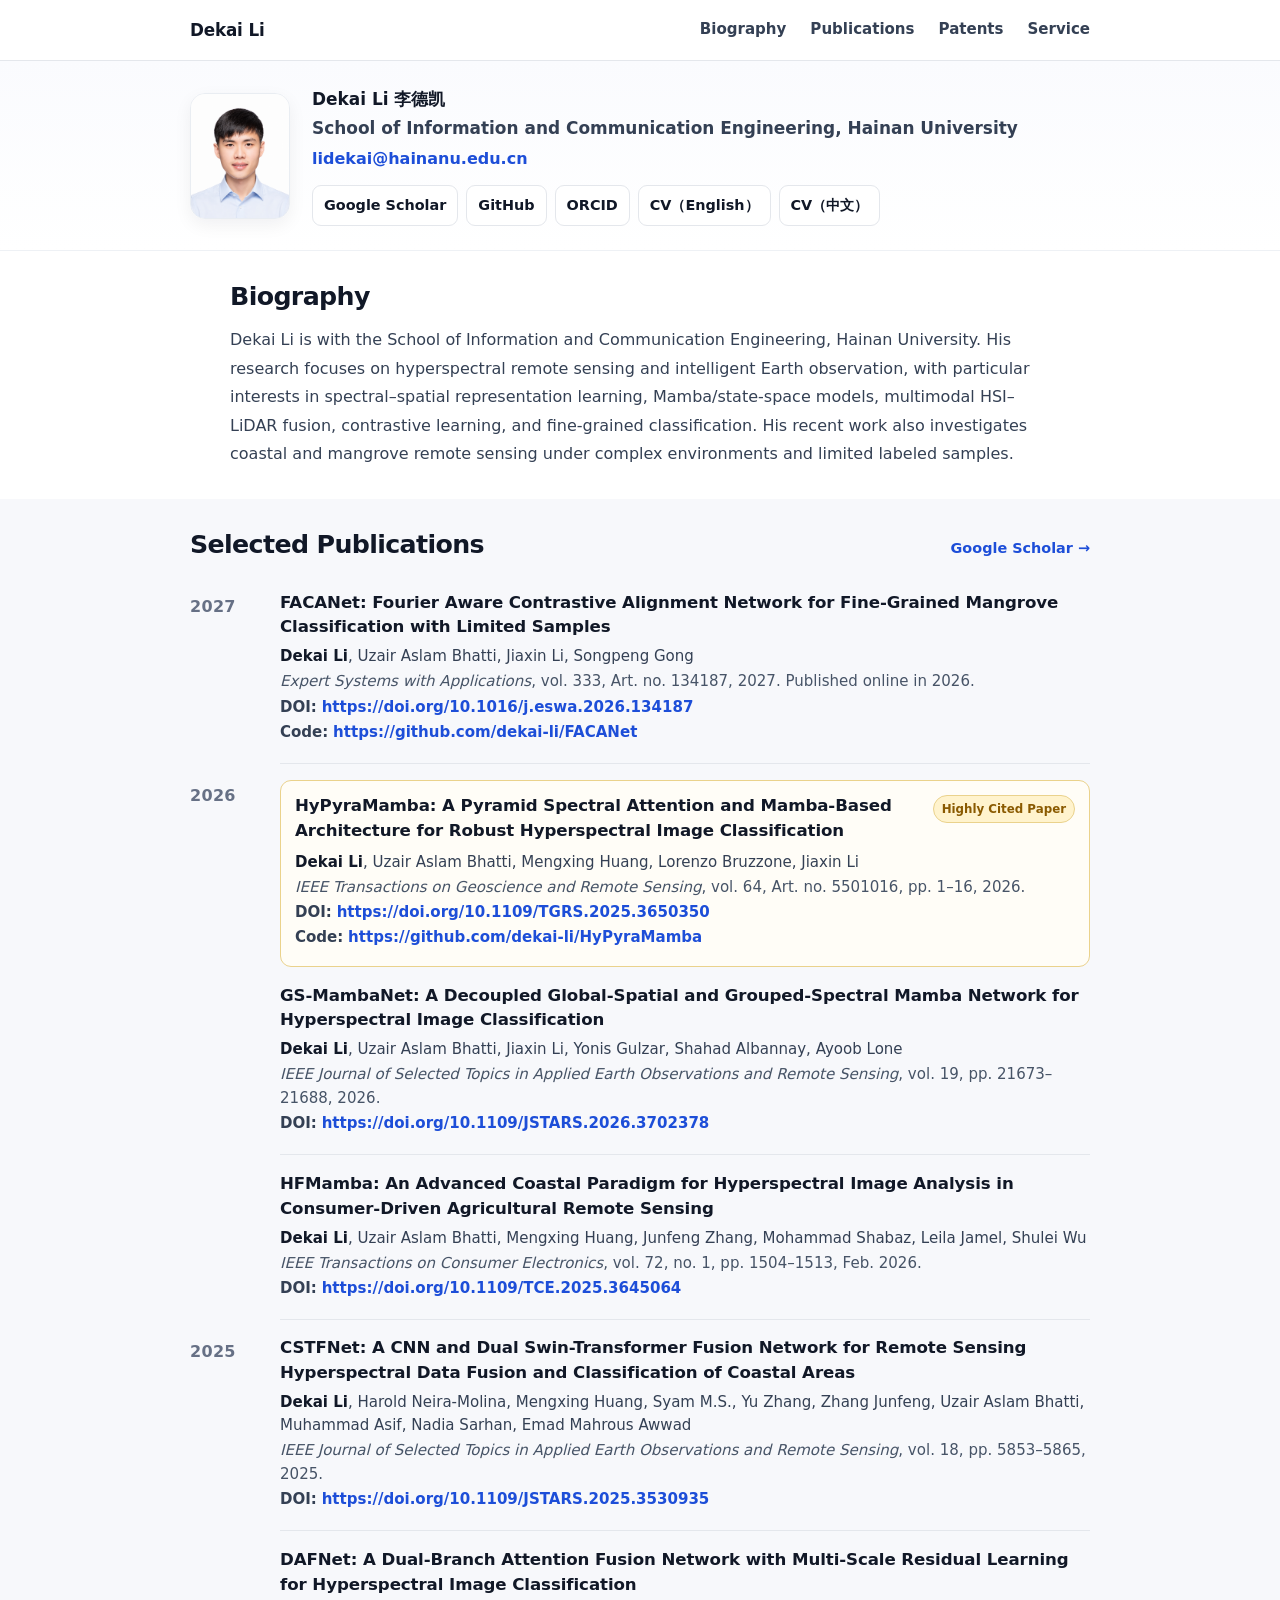
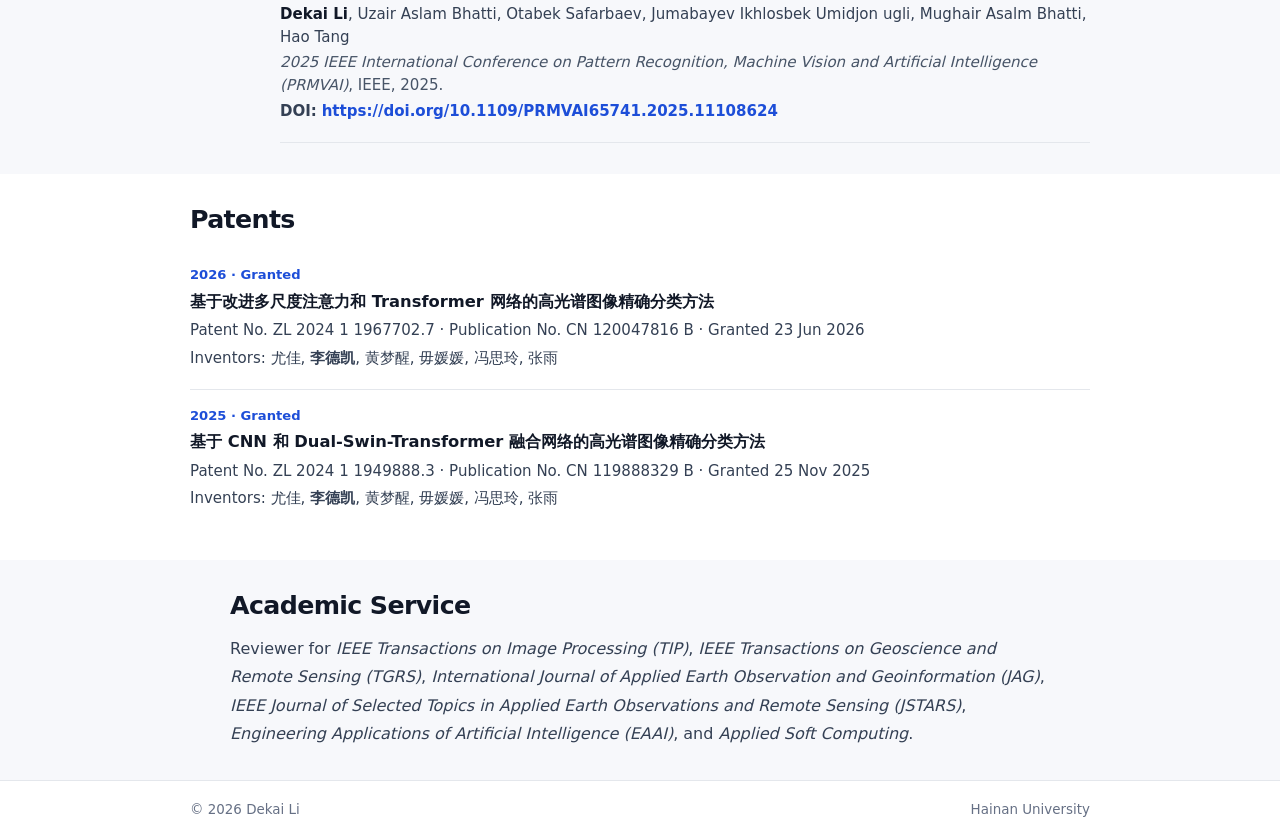
==== commit 7161447b: "Add files via upload" ====
--- a/index.html
+++ b/index.html
@@ -1,153 +1,182 @@
 <!doctype html>
 <html lang="en">
 <head>
-  <meta charset="utf-8" />
-  <meta name="viewport" content="width=device-width, initial-scale=1" />
-  <meta name="description" content="Academic homepage of Dekai Li, Hainan University." />
+  <meta charset="utf-8">
+  <meta name="viewport" content="width=device-width, initial-scale=1">
   <title>Dekai Li | Academic Homepage</title>
-  <link rel="stylesheet" href="styles-namefix.css?v=6" />
+
+  <meta name="author" content="Dekai Li">
+  <meta name="description" content="Academic homepage of Dekai Li, School of Information and Communication Engineering, Hainan University. Research on hyperspectral remote sensing, Mamba/state-space models, multimodal HSI-LiDAR fusion, and intelligent Earth observation.">
+  <meta name="keywords" content="Dekai Li, 李德凯, Hainan University, hyperspectral remote sensing, hyperspectral image classification, Mamba, state-space models, HSI-LiDAR, multimodal remote sensing, Earth observation">
+  <link rel="canonical" href="https://dekai-li.github.io/">
+  <link rel="icon" href="favicon.svg" type="image/svg+xml">
+  <link rel="stylesheet" href="styles.css">
+
+  <meta property="og:type" content="website">
+  <meta property="og:title" content="Dekai Li | Academic Homepage">
+  <meta property="og:description" content="Hyperspectral remote sensing, Mamba/state-space models, multimodal HSI-LiDAR fusion, and intelligent Earth observation.">
+  <meta property="og:url" content="https://dekai-li.github.io/">
+
+  <script type="application/ld+json">
+  {
+    "@context": "https://schema.org",
+    "@type": "Person",
+    "name": "Dekai Li",
+    "alternateName": "李德凯",
+    "email": "mailto:lidekai@hainanu.edu.cn",
+    "affiliation": {
+      "@type": "CollegeOrUniversity",
+      "name": "Hainan University"
+    },
+    "url": "https://dekai-li.github.io/",
+    "sameAs": [
+      "https://scholar.google.com/citations?user=58hSyu0AAAAJ",
+      "https://github.com/dekai-li",
+      "https://orcid.org/0000-0003-3126-9339"
+    ]
+  }
+  </script>
 </head>
+
 <body>
 <header class="site-header">
-  <div class="container nav-wrap">
-    <a class="brand" href="#top">Dekai Li</a>
+  <div class="page-shell nav-wrap">
+    <a class="brand" href="#top" aria-label="Dekai Li homepage">Dekai Li</a>
     <button class="nav-toggle" aria-label="Toggle navigation" aria-expanded="false">☰</button>
-    <nav class="nav">
+    <nav class="nav" aria-label="Primary navigation">
       <a href="#biography">Biography</a>
       <a href="#publications">Publications</a>
       <a href="#patents">Patents</a>
       <a href="#service">Service</a>
-      <a href="cv.html">CV</a>
     </nav>
   </div>
 </header>
 
 <main id="top">
   <section class="hero">
-    <div class="container content-width hero-grid">
-      <img class="portrait" src="assets/profile.png" alt="Portrait of Dekai Li" />
+    <div class="page-shell hero-grid">
+      <img class="portrait" src="assets/profile.png" alt="Portrait of Dekai Li">
       <div class="hero-copy">
-        <div class="identity-block">
-        <div style="font-size:1.05rem !important; line-height:1.35 !important; font-weight:800 !important; color:#111827 !important; margin:0 0 8px 0 !important; letter-spacing:0 !important;">
-          Dekai Li 李德凯
-        </div>
-        <div style="font-size:1.05rem !important; line-height:1.35 !important; font-weight:760 !important; color:#344054 !important; margin:0 0 8px 0 !important; letter-spacing:0 !important;">
-          School of Information and Communication Engineering, Hainan University
-        </div>
-      </div>
-        <p class="email"><a href="mailto:lidekai@hainanu.edu.cn">lidekai@hainanu.edu.cn</a></p>
-        <div class="hero-actions">
-          <a class="button" href="https://scholar.google.com/citations?hl=zh-CN&amp;user=58hSyu0AAAAJ&amp;view_op=list_works&amp;sortby=pubdate" target="_blank" rel="noreferrer">Google Scholar</a>
-          <a class="button" href="https://github.com/dekai-li" target="_blank" rel="noreferrer">GitHub</a>
-          <a class="button" href="https://orcid.org/0000-0003-3126-9339" target="_blank" rel="noreferrer">ORCID</a>
-          <a class="button" href="cv.html">CV（English）</a>
-          <a class="button" href="cv_zh.html">CV（中文）</a>
+        <div class="identity-name">Dekai Li 李德凯</div>
+        <div class="identity-affiliation">School of Information and Communication Engineering, Hainan University</div>
+        <a class="email" href="mailto:lidekai@hainanu.edu.cn">lidekai@hainanu.edu.cn</a>
+
+        <div class="profile-links" aria-label="Academic profiles">
+          <a href="https://scholar.google.com/citations?hl=zh-CN&amp;user=58hSyu0AAAAJ&amp;view_op=list_works&amp;sortby=pubdate" target="_blank" rel="noreferrer">Google Scholar</a>
+          <a href="https://github.com/dekai-li" target="_blank" rel="noreferrer">GitHub</a>
+          <a href="https://orcid.org/0000-0003-3126-9339" target="_blank" rel="noreferrer">ORCID</a>
+          <a href="cv.html">CV（English）</a>
+          <a href="cv_zh.html">CV（中文）</a>
         </div>
       </div>
     </div>
   </section>
 
   <section id="biography" class="section">
-    <div class="container content-width">
+    <div class="page-shell prose">
       <h2>Biography</h2>
       <p>
         Dekai Li is with the School of Information and Communication Engineering, Hainan University.
-        His research focuses on hyperspectral remote sensing and intelligent Earth observation,
-        with particular interests in spectral–spatial representation learning, Mamba/state-space models,
-        multimodal HSI–LiDAR fusion, contrastive learning, and fine-grained classification.
-        His recent work also investigates coastal and mangrove remote sensing under complex environments
-        and limited labeled samples.
+        His research focuses on hyperspectral remote sensing and intelligent Earth observation, with particular
+        interests in spectral–spatial representation learning, Mamba/state-space models, multimodal HSI–LiDAR
+        fusion, contrastive learning, and fine-grained classification. His recent work also investigates coastal
+        and mangrove remote sensing under complex environments and limited labeled samples.
       </p>
     </div>
   </section>
 
-  <section id="publications" class="section soft">
-    <div class="container content-width">
-      <div class="section-head">
+  <section id="publications" class="section section-soft">
+    <div class="page-shell">
+      <div class="section-heading-row">
         <h2>Selected Publications</h2>
-        <a href="https://scholar.google.com/citations?hl=zh-CN&amp;user=58hSyu0AAAAJ&amp;view_op=list_works&amp;sortby=pubdate" target="_blank" rel="noreferrer">Google Scholar →</a>
+        <a class="section-link" href="https://scholar.google.com/citations?hl=zh-CN&amp;user=58hSyu0AAAAJ&amp;view_op=list_works&amp;sortby=pubdate" target="_blank" rel="noreferrer">Google Scholar →</a>
       </div>
 
-      <ol class="pub-list">
-        <li class="pub-item highlighted">
-          <div class="pub-topline">
-            <span class="year">2026</span>
-            <span class="badge">Highly Cited Paper</span>
+      <div class="year-group">
+        <h3 class="year-heading">2027</h3>
+        <article class="publication">
+          <h4>FACANet: Fourier Aware Contrastive Alignment Network for Fine-Grained Mangrove Classification with Limited Samples</h4>
+          <p class="authors"><strong>Dekai Li</strong>, Uzair Aslam Bhatti, Jiaxin Li, Songpeng Gong</p>
+          <p class="citation"><em>Expert Systems with Applications</em>, vol. 333, Art. no. 134187, 2027. Published online in 2026.</p>
+          <p class="resource"><strong>DOI:</strong> <a href="https://doi.org/10.1016/j.eswa.2026.134187" target="_blank" rel="noreferrer">https://doi.org/10.1016/j.eswa.2026.134187</a></p>
+          <p class="resource"><strong>Code:</strong> <a href="https://github.com/dekai-li/FACANet" target="_blank" rel="noreferrer">https://github.com/dekai-li/FACANet</a></p>
+        </article>
+      </div>
+
+      <div class="year-group">
+        <h3 class="year-heading">2026</h3>
+
+        <article class="publication featured">
+          <div class="title-line">
+            <h4>HyPyraMamba: A Pyramid Spectral Attention and Mamba-Based Architecture for Robust Hyperspectral Image Classification</h4>
+            <span class="highlight-badge">Highly Cited Paper</span>
           </div>
-          <h3>HyPyraMamba: A Pyramid Spectral Attention and Mamba-Based Architecture for Robust Hyperspectral Image Classification</h3>
           <p class="authors"><strong>Dekai Li</strong>, Uzair Aslam Bhatti, Mengxing Huang, Lorenzo Bruzzone, Jiaxin Li</p>
-          <p class="citation-line"><em>IEEE Transactions on Geoscience and Remote Sensing</em>, vol. 64, Art. no. 5501016, pp. 1–16, 2026.</p>
-          <p class="doi-line"><strong>DOI:</strong> <a href="https://doi.org/10.1109/TGRS.2025.3650350" target="_blank" rel="noreferrer">10.1109/TGRS.2025.3650350</a> <span class="sep">·</span> <a class="repo-url" href="https://github.com/dekai-li/HyPyraMamba" target="_blank" rel="noreferrer">https://github.com/dekai-li/HyPyraMamba</a></p>
-        </li>
+          <p class="citation"><em>IEEE Transactions on Geoscience and Remote Sensing</em>, vol. 64, Art. no. 5501016, pp. 1–16, 2026.</p>
+          <p class="resource"><strong>DOI:</strong> <a href="https://doi.org/10.1109/TGRS.2025.3650350" target="_blank" rel="noreferrer">https://doi.org/10.1109/TGRS.2025.3650350</a></p>
+          <p class="resource"><strong>Code:</strong> <a href="https://github.com/dekai-li/HyPyraMamba" target="_blank" rel="noreferrer">https://github.com/dekai-li/HyPyraMamba</a></p>
+        </article>
 
-        <li class="pub-item">
-          <div class="pub-topline"><span class="year">2027</span></div>
-          <h3>FACANet: Fourier Aware Contrastive Alignment Network for Fine-Grained Mangrove Classification with Limited Samples</h3>
-          <p class="authors"><strong>Dekai Li</strong>, Uzair Aslam Bhatti, Jiaxin Li, Songpeng Gong</p>
-          <p class="citation-line"><em>Expert Systems with Applications</em>, vol. 333, Art. no. 134187, 2027. Published online in 2026.</p>
-          <p class="doi-line"><strong>DOI:</strong> <a href="https://doi.org/10.1016/j.eswa.2026.134187" target="_blank" rel="noreferrer">10.1016/j.eswa.2026.134187</a> <span class="sep">·</span> <a class="repo-url" href="https://github.com/dekai-li/FACANet" target="_blank" rel="noreferrer">https://github.com/dekai-li/FACANet</a></p>
-        </li>
+        <article class="publication">
+          <h4>GS-MambaNet: A Decoupled Global-Spatial and Grouped-Spectral Mamba Network for Hyperspectral Image Classification</h4>
+          <p class="authors"><strong>Dekai Li</strong>, Uzair Aslam Bhatti, Jiaxin Li, Yonis Gulzar, Shahad Albannay, Ayoob Lone</p>
+          <p class="citation"><em>IEEE Journal of Selected Topics in Applied Earth Observations and Remote Sensing</em>, vol. 19, pp. 21673–21688, 2026.</p>
+          <p class="resource"><strong>DOI:</strong> <a href="https://doi.org/10.1109/JSTARS.2026.3702378" target="_blank" rel="noreferrer">https://doi.org/10.1109/JSTARS.2026.3702378</a></p>
+        </article>
 
-        <li class="pub-item">
-          <div class="pub-topline"><span class="year">2026</span></div>
-          <h3>GS-MambaNet: A Decoupled Global-Spatial and Grouped-Spectral Mamba Network for Hyperspectral Image Classification</h3>
-          <p class="authors"><strong>Dekai Li</strong>, Uzair Aslam Bhatti, Jiaxin Li, Yonis Gulzar, Shahad Albannay, Ayoob Lone</p>
-          <p class="citation-line"><em>IEEE Journal of Selected Topics in Applied Earth Observations and Remote Sensing</em>, vol. 19, pp. 21673–21688, 2026.</p>
-          <p class="doi-line"><strong>DOI:</strong> <a href="https://doi.org/10.1109/JSTARS.2026.3702378" target="_blank" rel="noreferrer">10.1109/JSTARS.2026.3702378</a></p>
-        </li>
+        <article class="publication">
+          <h4>HFMamba: An Advanced Coastal Paradigm for Hyperspectral Image Analysis in Consumer-Driven Agricultural Remote Sensing</h4>
+          <p class="authors"><strong>Dekai Li</strong>, Uzair Aslam Bhatti, Mengxing Huang, Junfeng Zhang, Mohammad Shabaz, Leila Jamel, Shulei Wu</p>
+          <p class="citation"><em>IEEE Transactions on Consumer Electronics</em>, vol. 72, no. 1, pp. 1504–1513, Feb. 2026.</p>
+          <p class="resource"><strong>DOI:</strong> <a href="https://doi.org/10.1109/TCE.2025.3645064" target="_blank" rel="noreferrer">https://doi.org/10.1109/TCE.2025.3645064</a></p>
+        </article>
+      </div>
 
-        <li class="pub-item">
-          <div class="pub-topline"><span class="year">2026</span></div>
-          <h3>HFMamba: An Advanced Coastal Paradigm for Hyperspectral Image Analysis in Consumer-Driven Agricultural Remote Sensing</h3>
-          <p class="authors"><strong>Dekai Li</strong>, Uzair Aslam Bhatti, Mengxing Huang, Junfeng Zhang, Mohammad Shabaz, Leila Jamel, Shulei Wu</p>
-          <p class="citation-line"><em>IEEE Transactions on Consumer Electronics</em>, vol. 72, no. 1, pp. 1504–1513, Feb. 2026.</p>
-          <p class="doi-line"><strong>DOI:</strong> <a href="https://doi.org/10.1109/TCE.2025.3645064" target="_blank" rel="noreferrer">10.1109/TCE.2025.3645064</a></p>
-        </li>
+      <div class="year-group">
+        <h3 class="year-heading">2025</h3>
 
-        <li class="pub-item">
-          <div class="pub-topline"><span class="year">2025</span></div>
-          <h3>CSTFNet: A CNN and Dual Swin-Transformer Fusion Network for Remote Sensing Hyperspectral Data Fusion and Classification of Coastal Areas</h3>
+        <article class="publication">
+          <h4>CSTFNet: A CNN and Dual Swin-Transformer Fusion Network for Remote Sensing Hyperspectral Data Fusion and Classification of Coastal Areas</h4>
           <p class="authors"><strong>Dekai Li</strong>, Harold Neira-Molina, Mengxing Huang, Syam M.S., Yu Zhang, Zhang Junfeng, Uzair Aslam Bhatti, Muhammad Asif, Nadia Sarhan, Emad Mahrous Awwad</p>
-          <p class="citation-line"><em>IEEE Journal of Selected Topics in Applied Earth Observations and Remote Sensing</em>, vol. 18, pp. 5853–5865, 2025.</p>
-          <p class="doi-line"><strong>DOI:</strong> <a href="https://doi.org/10.1109/JSTARS.2025.3530935" target="_blank" rel="noreferrer">10.1109/JSTARS.2025.3530935</a></p>
-        </li>
+          <p class="citation"><em>IEEE Journal of Selected Topics in Applied Earth Observations and Remote Sensing</em>, vol. 18, pp. 5853–5865, 2025.</p>
+          <p class="resource"><strong>DOI:</strong> <a href="https://doi.org/10.1109/JSTARS.2025.3530935" target="_blank" rel="noreferrer">https://doi.org/10.1109/JSTARS.2025.3530935</a></p>
+        </article>
 
-        <li class="pub-item">
-          <div class="pub-topline"><span class="year">2025</span></div>
-          <h3>DAFNet: A Dual-Branch Attention Fusion Network with Multi-Scale Residual Learning for Hyperspectral Image Classification</h3>
+        <article class="publication">
+          <h4>DAFNet: A Dual-Branch Attention Fusion Network with Multi-Scale Residual Learning for Hyperspectral Image Classification</h4>
           <p class="authors"><strong>Dekai Li</strong>, Uzair Aslam Bhatti, Otabek Safarbaev, Jumabayev Ikhlosbek Umidjon ugli, Mughair Asalm Bhatti, Hao Tang</p>
-          <p class="citation-line"><em>2025 IEEE International Conference on Pattern Recognition, Machine Vision and Artificial Intelligence (PRMVAI)</em>, IEEE, 2025.</p>
-          <p class="doi-line"><strong>DOI:</strong> <a href="https://doi.org/10.1109/PRMVAI65741.2025.11108624" target="_blank" rel="noreferrer">10.1109/PRMVAI65741.2025.11108624</a></p>
-        </li>
-      </ol>
-    </div>
-  </section>
-
-  <section id="patents" class="section">
-    <div class="container content-width">
-      <h2>Patents</h2>
-      <div class="patent-list">
-        <article>
-          <p class="patent-year">2026 · Granted</p>
-          <h3>基于改进多尺度注意力和 Transformer 网络的高光谱图像精确分类方法</h3>
-          <p>Patent No. ZL 2024 1 1967702.7 · Publication No. CN 120047816 B</p>
-          <p>Inventors: 尤佳, <strong>李德凯</strong>, 黄梦醒, 毋媛媛, 冯思玲, 张雨</p>
-        </article>
-        <article>
-          <p class="patent-year">2025 · Granted</p>
-          <h3>基于 CNN 和 Dual-Swin-Transformer 融合网络的高光谱图像精确分类方法</h3>
-          <p>Patent No. ZL 2024 1 1949888.3 · Publication No. CN 119888329 B</p>
-          <p>Inventors: 尤佳, <strong>李德凯</strong>, 黄梦醒, 毋媛媛, 冯思玲, 张雨</p>
+          <p class="citation"><em>2025 IEEE International Conference on Pattern Recognition, Machine Vision and Artificial Intelligence (PRMVAI)</em>, IEEE, 2025.</p>
+          <p class="resource"><strong>DOI:</strong> <a href="https://doi.org/10.1109/PRMVAI65741.2025.11108624" target="_blank" rel="noreferrer">https://doi.org/10.1109/PRMVAI65741.2025.11108624</a></p>
         </article>
       </div>
     </div>
   </section>
 
-  <section id="service" class="section soft">
-    <div class="container content-width">
+  <section id="patents" class="section">
+    <div class="page-shell">
+      <h2>Patents</h2>
+
+      <article class="patent">
+        <div class="patent-meta">2026 · Granted</div>
+        <h3>基于改进多尺度注意力和 Transformer 网络的高光谱图像精确分类方法</h3>
+        <p>Patent No. ZL 2024 1 1967702.7 · Publication No. CN 120047816 B · Granted 23 Jun 2026</p>
+        <p>Inventors: 尤佳, <strong>李德凯</strong>, 黄梦醒, 毋媛媛, 冯思玲, 张雨</p>
+      </article>
+
+      <article class="patent">
+        <div class="patent-meta">2025 · Granted</div>
+        <h3>基于 CNN 和 Dual-Swin-Transformer 融合网络的高光谱图像精确分类方法</h3>
+        <p>Patent No. ZL 2024 1 1949888.3 · Publication No. CN 119888329 B · Granted 25 Nov 2025</p>
+        <p>Inventors: 尤佳, <strong>李德凯</strong>, 黄梦醒, 毋媛媛, 冯思玲, 张雨</p>
+      </article>
+    </div>
+  </section>
+
+  <section id="service" class="section section-soft">
+    <div class="page-shell prose">
       <h2>Academic Service</h2>
       <p>
-        I serve as a reviewer for journals including <em>IEEE Transactions on Image Processing (TIP)</em>,
+        Reviewer for <em>IEEE Transactions on Image Processing (TIP)</em>,
         <em>IEEE Transactions on Geoscience and Remote Sensing (TGRS)</em>,
         <em>International Journal of Applied Earth Observation and Geoinformation (JAG)</em>,
         <em>IEEE Journal of Selected Topics in Applied Earth Observations and Remote Sensing (JSTARS)</em>,
@@ -158,8 +187,8 @@
   </section>
 </main>
 
-<footer>
-  <div class="container content-width footer-row">
+<footer class="footer">
+  <div class="page-shell footer-row">
     <span>© <span id="year"></span> Dekai Li</span>
     <span>Hainan University</span>
   </div>
--- a/styles.css
+++ b/styles.css
@@ -0,0 +1,511 @@
+
+:root{
+  --page:#ffffff;
+  --soft:#f7f8fb;
+  --text:#111827;
+  --body:#344054;
+  --muted:#667085;
+  --line:#e4e7ec;
+  --blue:#1d4ed8;
+  --gold:#8a5a00;
+  --gold-bg:#fff3cd;
+  --gold-line:#ead28c;
+  --shell:900px;
+}
+
+*{box-sizing:border-box}
+
+html{
+  scroll-behavior:smooth;
+  font-size:16px;
+}
+
+body{
+  margin:0;
+  color:var(--text);
+  background:var(--page);
+  font-family:Inter,ui-sans-serif,system-ui,-apple-system,BlinkMacSystemFont,"Segoe UI","PingFang SC","Hiragino Sans GB","Microsoft YaHei",Arial,sans-serif;
+  font-size:16px;
+  line-height:1.7;
+  -webkit-font-smoothing:antialiased;
+}
+
+a{color:inherit}
+
+.page-shell{
+  width:min(calc(100% - 40px), var(--shell));
+  margin:0 auto;
+}
+
+/* Navigation */
+.site-header{
+  position:sticky;
+  top:0;
+  z-index:20;
+  background:rgba(255,255,255,.96);
+  border-bottom:1px solid var(--line);
+  backdrop-filter:blur(10px);
+}
+
+.nav-wrap{
+  min-height:60px;
+  display:flex;
+  align-items:center;
+  justify-content:space-between;
+  gap:24px;
+}
+
+.brand{
+  color:var(--text);
+  font-size:1.05rem;
+  font-weight:800;
+  letter-spacing:-.01em;
+  text-decoration:none;
+}
+
+.nav{
+  display:flex;
+  gap:24px;
+}
+
+.nav a{
+  color:var(--body);
+  font-size:.94rem;
+  font-weight:700;
+  text-decoration:none;
+}
+
+.nav a:hover{color:var(--blue)}
+
+.nav-toggle{
+  display:none;
+  border:0;
+  background:transparent;
+  font-size:1.3rem;
+}
+
+/* Hero */
+.hero{
+  padding:26px 0 24px;
+  border-bottom:1px solid #eef1f5;
+  background:linear-gradient(180deg,#fafbfe 0%,#fff 100%);
+}
+
+.hero-grid{
+  display:grid;
+  grid-template-columns:100px 1fr;
+  gap:22px;
+  align-items:center;
+}
+
+.portrait{
+  width:100px;
+  height:126px;
+  object-fit:cover;
+  object-position:center 18%;
+  border:1px solid #e9edf2;
+  border-radius:15px;
+  box-shadow:0 6px 18px rgba(16,24,40,.06);
+}
+
+.hero-copy{
+  min-width:0;
+}
+
+.identity-name,
+.identity-affiliation{
+  font-size:1.06rem;
+  line-height:1.42;
+}
+
+.identity-name{
+  margin-bottom:5px;
+  color:var(--text);
+  font-weight:800;
+}
+
+.identity-affiliation{
+  margin-bottom:5px;
+  color:var(--body);
+  font-weight:700;
+}
+
+.email{
+  display:inline-block;
+  margin-bottom:13px;
+  color:var(--blue);
+  font-size:1rem;
+  font-weight:750;
+  text-decoration:none;
+}
+
+.profile-links{
+  display:flex;
+  flex-wrap:wrap;
+  gap:8px;
+}
+
+.profile-links a{
+  padding:7px 11px;
+  border:1px solid var(--line);
+  border-radius:9px;
+  background:#fff;
+  color:var(--text);
+  font-size:.9rem;
+  font-weight:720;
+  text-decoration:none;
+}
+
+.profile-links a:hover{
+  border-color:#b8c3d3;
+  background:#fafbfc;
+}
+
+/* General sections */
+.section{
+  padding:31px 0;
+}
+
+.section-soft{
+  background:var(--soft);
+}
+
+h2{
+  margin:0 0 14px;
+  font-size:1.58rem;
+  line-height:1.2;
+  letter-spacing:-.025em;
+}
+
+.prose{
+  max-width:820px;
+}
+
+.prose p{
+  margin:0;
+  color:var(--body);
+  font-size:1rem;
+  line-height:1.78;
+}
+
+.section-heading-row{
+  display:flex;
+  align-items:flex-end;
+  justify-content:space-between;
+  gap:20px;
+  margin-bottom:3px;
+}
+
+.section-link{
+  margin-bottom:14px;
+  color:var(--blue);
+  font-size:.9rem;
+  font-weight:750;
+  text-decoration:none;
+}
+
+/* Publications */
+.year-group{
+  display:grid;
+  grid-template-columns:72px 1fr;
+  column-gap:18px;
+  margin-top:16px;
+}
+
+.year-heading{
+  grid-column:1;
+  margin:2px 0 0;
+  color:var(--muted);
+  font-size:1rem;
+  font-weight:800;
+  letter-spacing:.02em;
+}
+
+.publication{
+  grid-column:2;
+  padding:0 0 17px;
+  margin-bottom:17px;
+  border-bottom:1px solid var(--line);
+}
+
+.publication:last-child{
+  margin-bottom:0;
+}
+
+.publication h4{
+  margin:0 0 5px;
+  font-size:1.04rem;
+  line-height:1.48;
+  letter-spacing:-.005em;
+}
+
+.publication p{
+  margin:2px 0;
+  color:var(--body);
+  font-size:.94rem;
+  line-height:1.55;
+}
+
+.title-line{
+  display:flex;
+  align-items:flex-start;
+  flex-wrap:wrap;
+  gap:8px 10px;
+}
+
+.title-line h4{
+  flex:1 1 560px;
+}
+
+.highlight-badge{
+  display:inline-flex;
+  flex:0 0 auto;
+  margin-top:1px;
+  padding:3px 8px;
+  border:1px solid var(--gold-line);
+  border-radius:999px;
+  background:var(--gold-bg);
+  color:var(--gold);
+  font-size:.74rem;
+  font-weight:850;
+  white-space:nowrap;
+}
+
+.featured{
+  padding:13px 14px 14px;
+  border:1px solid var(--gold-line);
+  border-radius:11px;
+  background:#fffdf7;
+}
+
+.authors strong{color:var(--text)}
+
+.citation{
+  color:#475467!important;
+}
+
+.resource{
+  overflow-wrap:anywhere;
+  word-break:break-word;
+}
+
+.resource a{
+  color:var(--blue);
+  font-weight:700;
+  text-decoration:none;
+}
+
+.resource a:hover{text-decoration:underline}
+
+/* Patents */
+.patent{
+  padding:15px 0;
+  border-bottom:1px solid var(--line);
+}
+
+.patent:last-child{border-bottom:0}
+
+.patent-meta{
+  margin-bottom:3px;
+  color:var(--blue);
+  font-size:.82rem;
+  font-weight:800;
+}
+
+.patent h3{
+  margin:0 0 5px;
+  font-size:1.02rem;
+  line-height:1.45;
+}
+
+.patent p{
+  margin:2px 0;
+  color:var(--body);
+  font-size:.94rem;
+}
+
+/* Footer */
+.footer{
+  border-top:1px solid var(--line);
+  padding:18px 0;
+  color:var(--muted);
+  font-size:.84rem;
+}
+
+.footer-row{
+  display:flex;
+  justify-content:space-between;
+  gap:16px;
+  flex-wrap:wrap;
+}
+
+/* CV pages */
+.cv-page{
+  width:min(calc(100% - 40px), 900px);
+  margin:38px auto 52px;
+}
+
+.cv-tools{
+  display:flex;
+  gap:16px;
+  margin-bottom:18px;
+  font-size:.9rem;
+}
+
+.cv-tools a{
+  color:var(--blue);
+  font-weight:700;
+  text-decoration:none;
+}
+
+.cv-header{
+  padding-bottom:18px;
+  margin-bottom:24px;
+  border-bottom:2px solid var(--text);
+}
+
+.cv-header h1{
+  margin:0 0 8px;
+  font-size:2rem;
+  line-height:1.15;
+  letter-spacing:-.03em;
+}
+
+.cv-header p{
+  margin:3px 0;
+  color:#475467;
+  font-size:.94rem;
+}
+
+.cv-section{
+  margin:26px 0;
+}
+
+.cv-section h2{
+  margin-bottom:10px;
+  padding-bottom:6px;
+  border-bottom:1px solid var(--line);
+  font-size:1.22rem;
+}
+
+.cv-section > p{
+  margin:0;
+  color:var(--body);
+}
+
+.cv-item{
+  margin:14px 0;
+}
+
+.cv-item h3{
+  margin:0 0 4px;
+  font-size:1rem;
+  line-height:1.45;
+}
+
+.cv-item p{
+  margin:2px 0;
+  color:#475467;
+  font-size:.93rem;
+  line-height:1.58;
+}
+
+.cv-note{
+  padding:11px 13px;
+  border:1px dashed #cbd5e1;
+  border-radius:9px;
+  background:#f8fafc;
+  color:var(--muted);
+  font-size:.9rem;
+}
+
+@media(max-width:720px){
+  .nav-toggle{display:block}
+  .nav{
+    display:none;
+    position:absolute;
+    left:20px;
+    right:20px;
+    top:56px;
+    padding:9px;
+    border:1px solid var(--line);
+    border-radius:10px;
+    background:#fff;
+    box-shadow:0 10px 24px rgba(16,24,40,.09);
+    flex-direction:column;
+    gap:0;
+  }
+  .nav.open{display:flex}
+  .nav a{padding:7px 8px}
+
+  .hero-grid{
+    grid-template-columns:84px 1fr;
+    gap:17px;
+  }
+
+  .portrait{
+    width:84px;
+    height:106px;
+  }
+
+  .year-group{
+    grid-template-columns:1fr;
+    column-gap:0;
+  }
+
+  .year-heading{
+    grid-column:1;
+    margin:8px 0 8px;
+  }
+
+  .publication{
+    grid-column:1;
+  }
+
+  .section-heading-row{
+    display:block;
+  }
+
+  .section-link{
+    display:inline-block;
+    margin:0 0 10px;
+  }
+}
+
+@media(max-width:500px){
+  .page-shell,
+  .cv-page{
+    width:min(calc(100% - 24px), var(--shell));
+  }
+
+  .hero{
+    padding:20px 0 18px;
+  }
+
+  .hero-grid{
+    grid-template-columns:1fr;
+    gap:12px;
+  }
+
+  .portrait{
+    width:82px;
+    height:104px;
+  }
+
+  .section{
+    padding:25px 0;
+  }
+
+  h2{
+    font-size:1.45rem;
+  }
+
+  .identity-name,
+  .identity-affiliation{
+    font-size:1rem;
+  }
+
+  .profile-links a{
+    font-size:.87rem;
+  }
+}
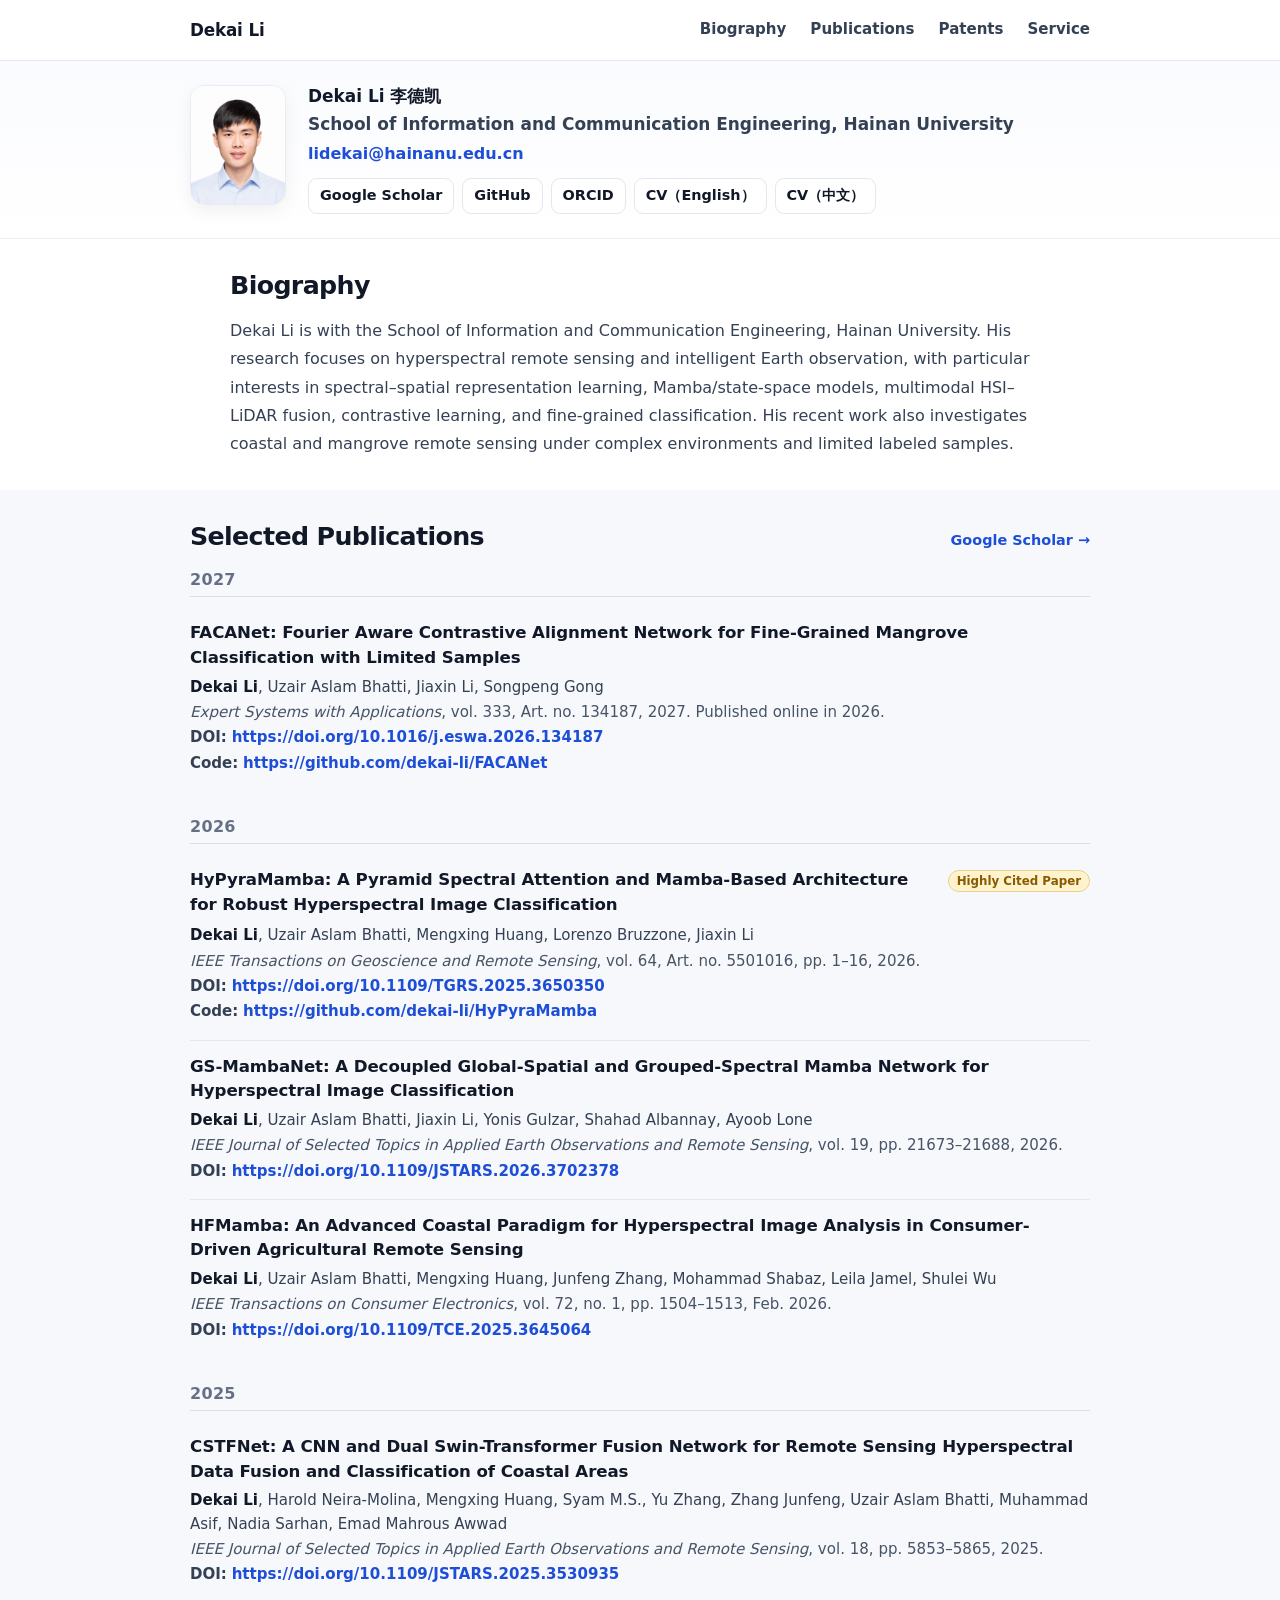
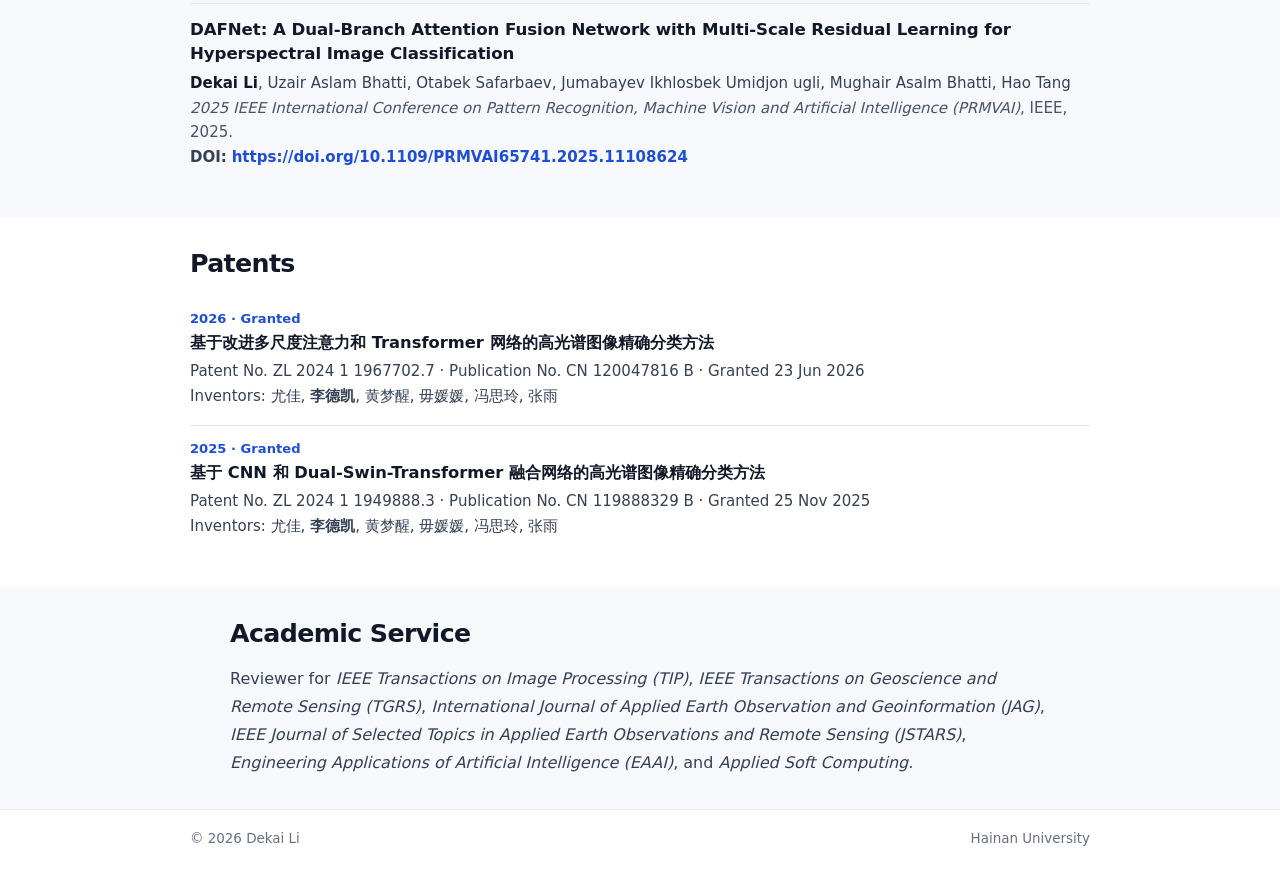
==== commit 9b405ef8: "Add files via upload" ====
--- a/index.html
+++ b/index.html
@@ -92,7 +92,7 @@
         <a class="section-link" href="https://scholar.google.com/citations?hl=zh-CN&amp;user=58hSyu0AAAAJ&amp;view_op=list_works&amp;sortby=pubdate" target="_blank" rel="noreferrer">Google Scholar →</a>
       </div>
 
-      <div class="year-group">
+      <div class="year-block">
         <h3 class="year-heading">2027</h3>
         <article class="publication">
           <h4>FACANet: Fourier Aware Contrastive Alignment Network for Fine-Grained Mangrove Classification with Limited Samples</h4>
@@ -103,10 +103,10 @@
         </article>
       </div>
 
-      <div class="year-group">
+      <div class="year-block">
         <h3 class="year-heading">2026</h3>
 
-        <article class="publication featured">
+        <article class="publication">
           <div class="title-line">
             <h4>HyPyraMamba: A Pyramid Spectral Attention and Mamba-Based Architecture for Robust Hyperspectral Image Classification</h4>
             <span class="highlight-badge">Highly Cited Paper</span>
@@ -132,7 +132,7 @@
         </article>
       </div>
 
-      <div class="year-group">
+      <div class="year-block">
         <h3 class="year-heading">2025</h3>
 
         <article class="publication">
--- a/styles.css
+++ b/styles.css
@@ -11,6 +11,7 @@
   --gold-bg:#fff3cd;
   --gold-line:#ead28c;
   --shell:900px;
+  --space-section:32px;
 }
 
 *{box-sizing:border-box}
@@ -48,7 +49,7 @@
 }
 
 .nav-wrap{
-  min-height:60px;
+  height:60px;
   display:flex;
   align-items:center;
   justify-content:space-between;
@@ -65,6 +66,7 @@
 
 .nav{
   display:flex;
+  align-items:center;
   gap:24px;
 }
 
@@ -84,57 +86,59 @@
   font-size:1.3rem;
 }
 
-/* Hero */
+/* Hero: strict top/bottom rhythm */
 .hero{
-  padding:26px 0 24px;
+  padding:24px 0;
   border-bottom:1px solid #eef1f5;
   background:linear-gradient(180deg,#fafbfe 0%,#fff 100%);
 }
 
 .hero-grid{
   display:grid;
-  grid-template-columns:100px 1fr;
+  grid-template-columns:96px 1fr;
   gap:22px;
-  align-items:center;
+  align-items:start;
 }
 
 .portrait{
-  width:100px;
-  height:126px;
+  width:96px;
+  height:120px;
   object-fit:cover;
   object-position:center 18%;
   border:1px solid #e9edf2;
-  border-radius:15px;
+  border-radius:14px;
   box-shadow:0 6px 18px rgba(16,24,40,.06);
 }
 
 .hero-copy{
   min-width:0;
+  padding-top:0;
 }
 
 .identity-name,
 .identity-affiliation{
   font-size:1.06rem;
-  line-height:1.42;
+  line-height:1.4;
 }
 
 .identity-name{
-  margin-bottom:5px;
+  margin:0 0 4px;
   color:var(--text);
   font-weight:800;
 }
 
 .identity-affiliation{
-  margin-bottom:5px;
+  margin:0 0 4px;
   color:var(--body);
   font-weight:700;
 }
 
 .email{
   display:inline-block;
-  margin-bottom:13px;
+  margin:0 0 12px;
   color:var(--blue);
   font-size:1rem;
+  line-height:1.4;
   font-weight:750;
   text-decoration:none;
 }
@@ -142,17 +146,22 @@
 .profile-links{
   display:flex;
   flex-wrap:wrap;
+  align-items:center;
   gap:8px;
 }
 
 .profile-links a{
-  padding:7px 11px;
+  min-height:36px;
+  display:inline-flex;
+  align-items:center;
+  padding:6px 11px;
   border:1px solid var(--line);
   border-radius:9px;
   background:#fff;
   color:var(--text);
   font-size:.9rem;
   font-weight:720;
+  line-height:1.2;
   text-decoration:none;
 }
 
@@ -161,9 +170,9 @@
   background:#fafbfc;
 }
 
-/* General sections */
+/* General sections: identical vertical spacing */
 .section{
-  padding:31px 0;
+  padding:var(--space-section) 0;
 }
 
 .section-soft{
@@ -171,7 +180,7 @@
 }
 
 h2{
-  margin:0 0 14px;
+  margin:0 0 16px;
   font-size:1.58rem;
   line-height:1.2;
   letter-spacing:-.025em;
@@ -185,51 +194,56 @@
   margin:0;
   color:var(--body);
   font-size:1rem;
-  line-height:1.78;
+  line-height:1.76;
 }
 
 .section-heading-row{
   display:flex;
-  align-items:flex-end;
+  align-items:baseline;
   justify-content:space-between;
   gap:20px;
-  margin-bottom:3px;
+  margin:0 0 18px;
+}
+
+.section-heading-row h2{
+  margin:0;
 }
 
 .section-link{
-  margin-bottom:14px;
   color:var(--blue);
   font-size:.9rem;
   font-weight:750;
-  text-decoration:none;
-}
-
-/* Publications */
-.year-group{
-  display:grid;
-  grid-template-columns:72px 1fr;
-  column-gap:18px;
-  margin-top:16px;
+  line-height:1.2;
+  text-decoration:none;
+}
+
+/* Publications: year above entries, no side-column offset */
+.year-block{
+  margin:0 0 26px;
+}
+
+.year-block:last-child{
+  margin-bottom:0;
 }
 
 .year-heading{
-  grid-column:1;
-  margin:2px 0 0;
+  margin:0 0 10px;
+  padding:0 0 7px;
+  border-bottom:1px solid #d9dee7;
   color:var(--muted);
   font-size:1rem;
+  line-height:1.2;
   font-weight:800;
   letter-spacing:.02em;
 }
 
 .publication{
-  grid-column:2;
-  padding:0 0 17px;
-  margin-bottom:17px;
+  padding:14px 0;
   border-bottom:1px solid var(--line);
 }
 
 .publication:last-child{
-  margin-bottom:0;
+  border-bottom:0;
 }
 
 .publication h4{
@@ -248,9 +262,9 @@
 
 .title-line{
   display:flex;
-  align-items:flex-start;
+  align-items:baseline;
   flex-wrap:wrap;
-  gap:8px 10px;
+  gap:7px 10px;
 }
 
 .title-line h4{
@@ -260,29 +274,19 @@
 .highlight-badge{
   display:inline-flex;
   flex:0 0 auto;
-  margin-top:1px;
   padding:3px 8px;
   border:1px solid var(--gold-line);
   border-radius:999px;
   background:var(--gold-bg);
   color:var(--gold);
   font-size:.74rem;
+  line-height:1.2;
   font-weight:850;
   white-space:nowrap;
 }
 
-.featured{
-  padding:13px 14px 14px;
-  border:1px solid var(--gold-line);
-  border-radius:11px;
-  background:#fffdf7;
-}
-
 .authors strong{color:var(--text)}
-
-.citation{
-  color:#475467!important;
-}
+.citation{color:#475467!important}
 
 .resource{
   overflow-wrap:anywhere;
@@ -297,18 +301,19 @@
 
 .resource a:hover{text-decoration:underline}
 
-/* Patents */
+/* Patents: same item rhythm as publications */
 .patent{
-  padding:15px 0;
+  padding:14px 0;
   border-bottom:1px solid var(--line);
 }
 
 .patent:last-child{border-bottom:0}
 
 .patent-meta{
-  margin-bottom:3px;
+  margin:0 0 4px;
   color:var(--blue);
   font-size:.82rem;
+  line-height:1.35;
   font-weight:800;
 }
 
@@ -322,6 +327,7 @@
   margin:2px 0;
   color:var(--body);
   font-size:.94rem;
+  line-height:1.55;
 }
 
 /* Footer */
@@ -334,6 +340,7 @@
 
 .footer-row{
   display:flex;
+  align-items:center;
   justify-content:space-between;
   gap:16px;
   flex-wrap:wrap;
@@ -347,8 +354,9 @@
 
 .cv-tools{
   display:flex;
+  align-items:center;
   gap:16px;
-  margin-bottom:18px;
+  margin:0 0 18px;
   font-size:.9rem;
 }
 
@@ -359,8 +367,8 @@
 }
 
 .cv-header{
-  padding-bottom:18px;
-  margin-bottom:24px;
+  padding:0 0 18px;
+  margin:0 0 24px;
   border-bottom:2px solid var(--text);
 }
 
@@ -378,12 +386,12 @@
 }
 
 .cv-section{
-  margin:26px 0;
+  margin:0 0 28px;
 }
 
 .cv-section h2{
-  margin-bottom:10px;
-  padding-bottom:6px;
+  margin:0 0 10px;
+  padding:0 0 6px;
   border-bottom:1px solid var(--line);
   font-size:1.22rem;
 }
@@ -394,7 +402,7 @@
 }
 
 .cv-item{
-  margin:14px 0;
+  margin:0 0 14px;
 }
 
 .cv-item h3{
@@ -421,6 +429,7 @@
 
 @media(max-width:720px){
   .nav-toggle{display:block}
+
   .nav{
     display:none;
     position:absolute;
@@ -435,40 +444,31 @@
     flex-direction:column;
     gap:0;
   }
+
   .nav.open{display:flex}
   .nav a{padding:7px 8px}
 
   .hero-grid{
-    grid-template-columns:84px 1fr;
+    grid-template-columns:82px 1fr;
     gap:17px;
   }
 
   .portrait{
-    width:84px;
-    height:106px;
-  }
-
-  .year-group{
-    grid-template-columns:1fr;
-    column-gap:0;
-  }
-
-  .year-heading{
-    grid-column:1;
-    margin:8px 0 8px;
-  }
-
-  .publication{
-    grid-column:1;
+    width:82px;
+    height:103px;
   }
 
   .section-heading-row{
     display:block;
+    margin-bottom:14px;
+  }
+
+  .section-heading-row h2{
+    margin-bottom:8px;
   }
 
   .section-link{
     display:inline-block;
-    margin:0 0 10px;
   }
 }
 
@@ -479,7 +479,7 @@
   }
 
   .hero{
-    padding:20px 0 18px;
+    padding:20px 0;
   }
 
   .hero-grid{
@@ -488,17 +488,15 @@
   }
 
   .portrait{
-    width:82px;
-    height:104px;
+    width:80px;
+    height:100px;
   }
 
   .section{
-    padding:25px 0;
-  }
-
-  h2{
-    font-size:1.45rem;
-  }
+    padding:26px 0;
+  }
+
+  h2{font-size:1.45rem}
 
   .identity-name,
   .identity-affiliation{
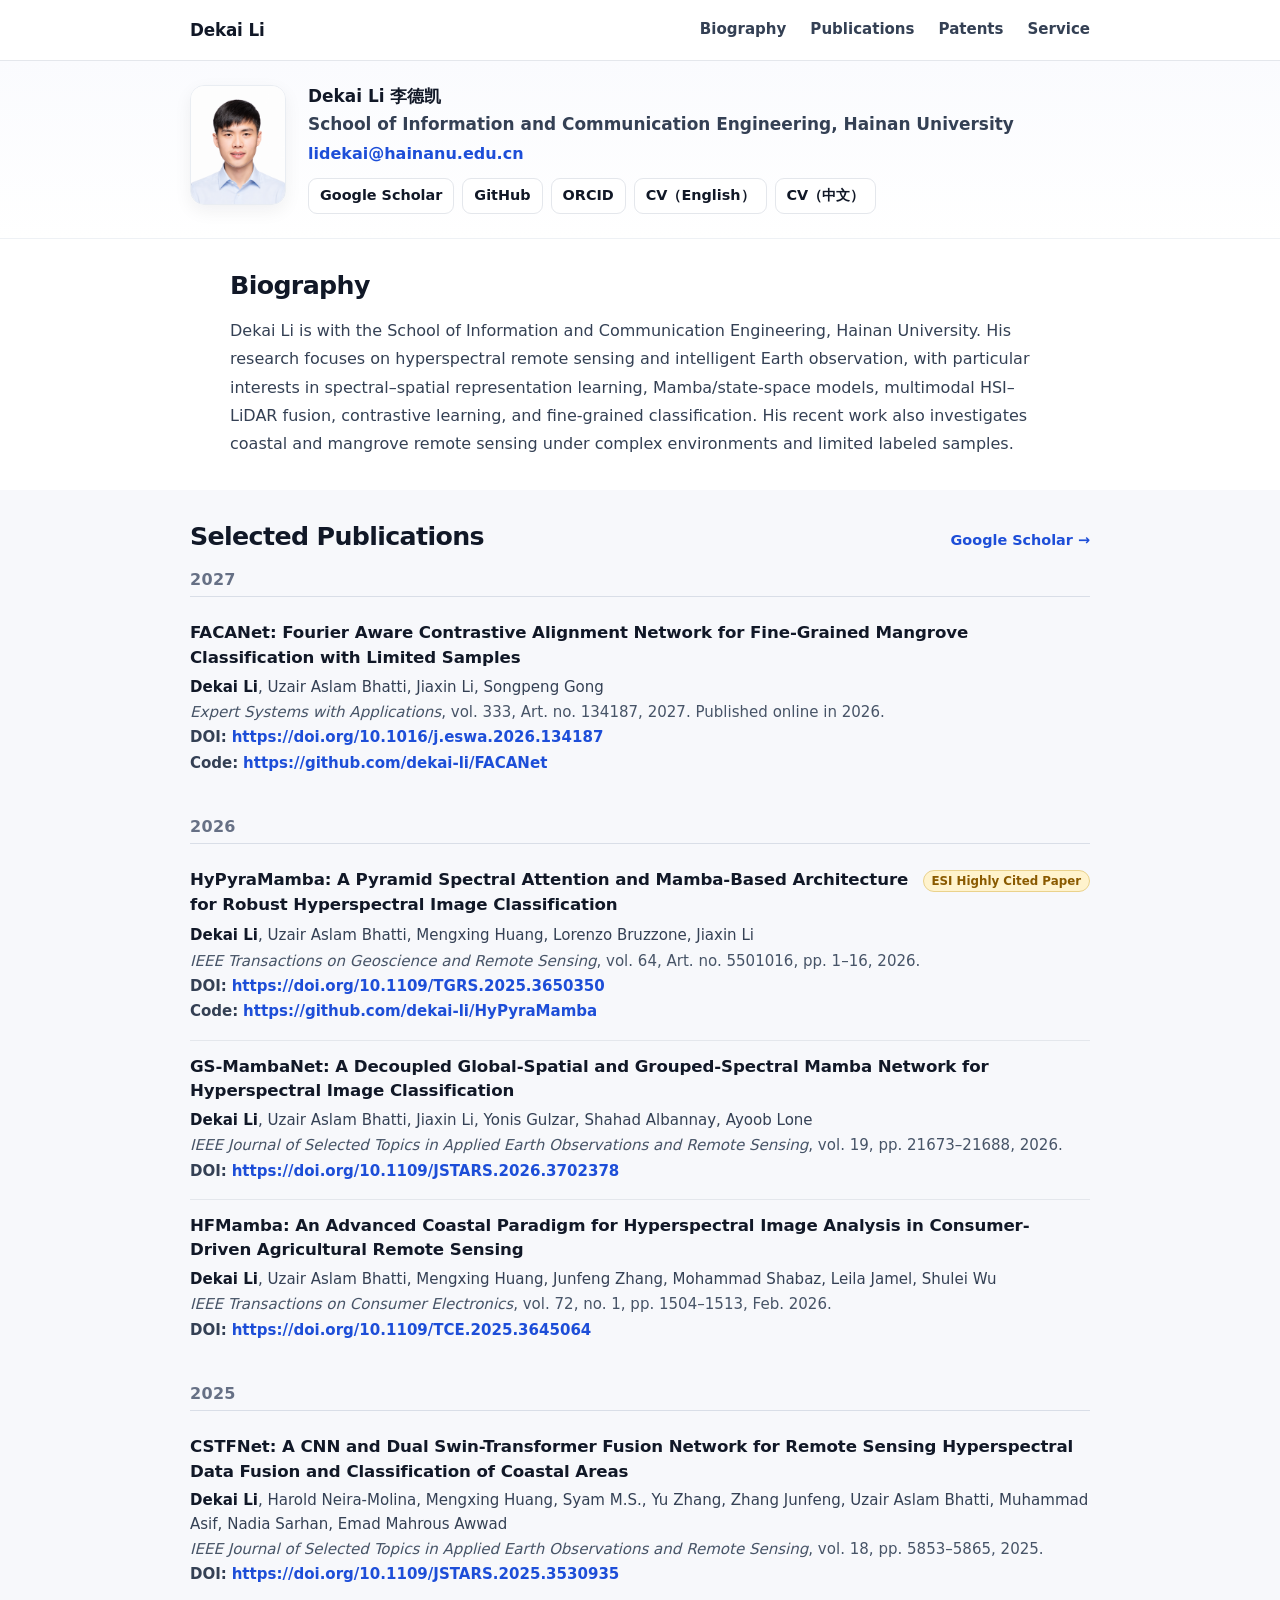
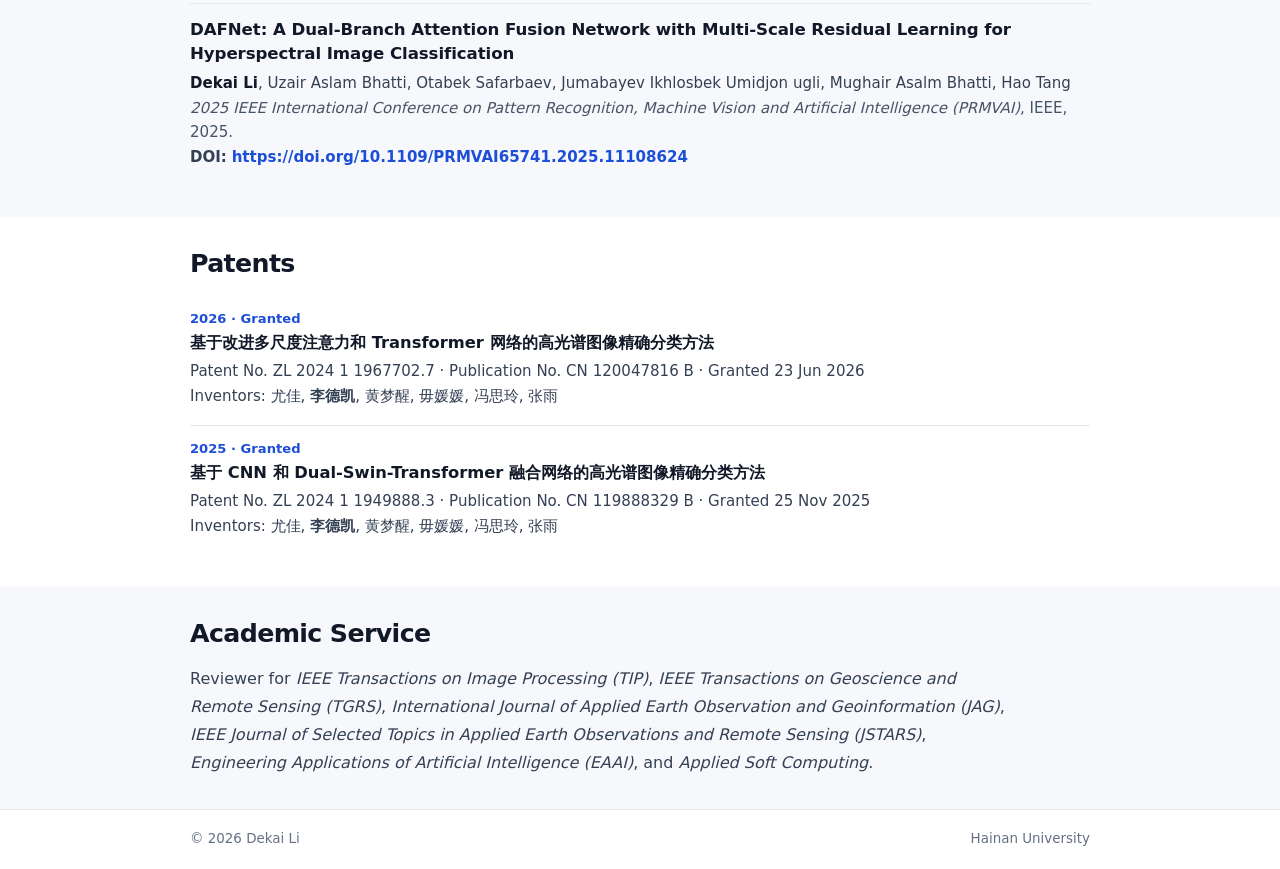
==== commit bd0046fe: "Add files via upload" ====
--- a/index.html
+++ b/index.html
@@ -109,7 +109,7 @@
         <article class="publication">
           <div class="title-line">
             <h4>HyPyraMamba: A Pyramid Spectral Attention and Mamba-Based Architecture for Robust Hyperspectral Image Classification</h4>
-            <span class="highlight-badge">Highly Cited Paper</span>
+            <span class="highlight-badge">ESI Highly Cited Paper</span>
           </div>
           <p class="authors"><strong>Dekai Li</strong>, Uzair Aslam Bhatti, Mengxing Huang, Lorenzo Bruzzone, Jiaxin Li</p>
           <p class="citation"><em>IEEE Transactions on Geoscience and Remote Sensing</em>, vol. 64, Art. no. 5501016, pp. 1–16, 2026.</p>
@@ -173,9 +173,9 @@
   </section>
 
   <section id="service" class="section section-soft">
-    <div class="page-shell prose">
+    <div class="page-shell">
       <h2>Academic Service</h2>
-      <p>
+      <p class="service-text">
         Reviewer for <em>IEEE Transactions on Image Processing (TIP)</em>,
         <em>IEEE Transactions on Geoscience and Remote Sensing (TGRS)</em>,
         <em>International Journal of Applied Earth Observation and Geoinformation (JAG)</em>,
--- a/styles.css
+++ b/styles.css
@@ -507,3 +507,13 @@
     font-size:.87rem;
   }
 }
+
+
+/* V1.2: keep Academic Service aligned with the main content column */
+.service-text{
+  max-width:820px;
+  margin:0;
+  color:var(--body);
+  font-size:1rem;
+  line-height:1.76;
+}
